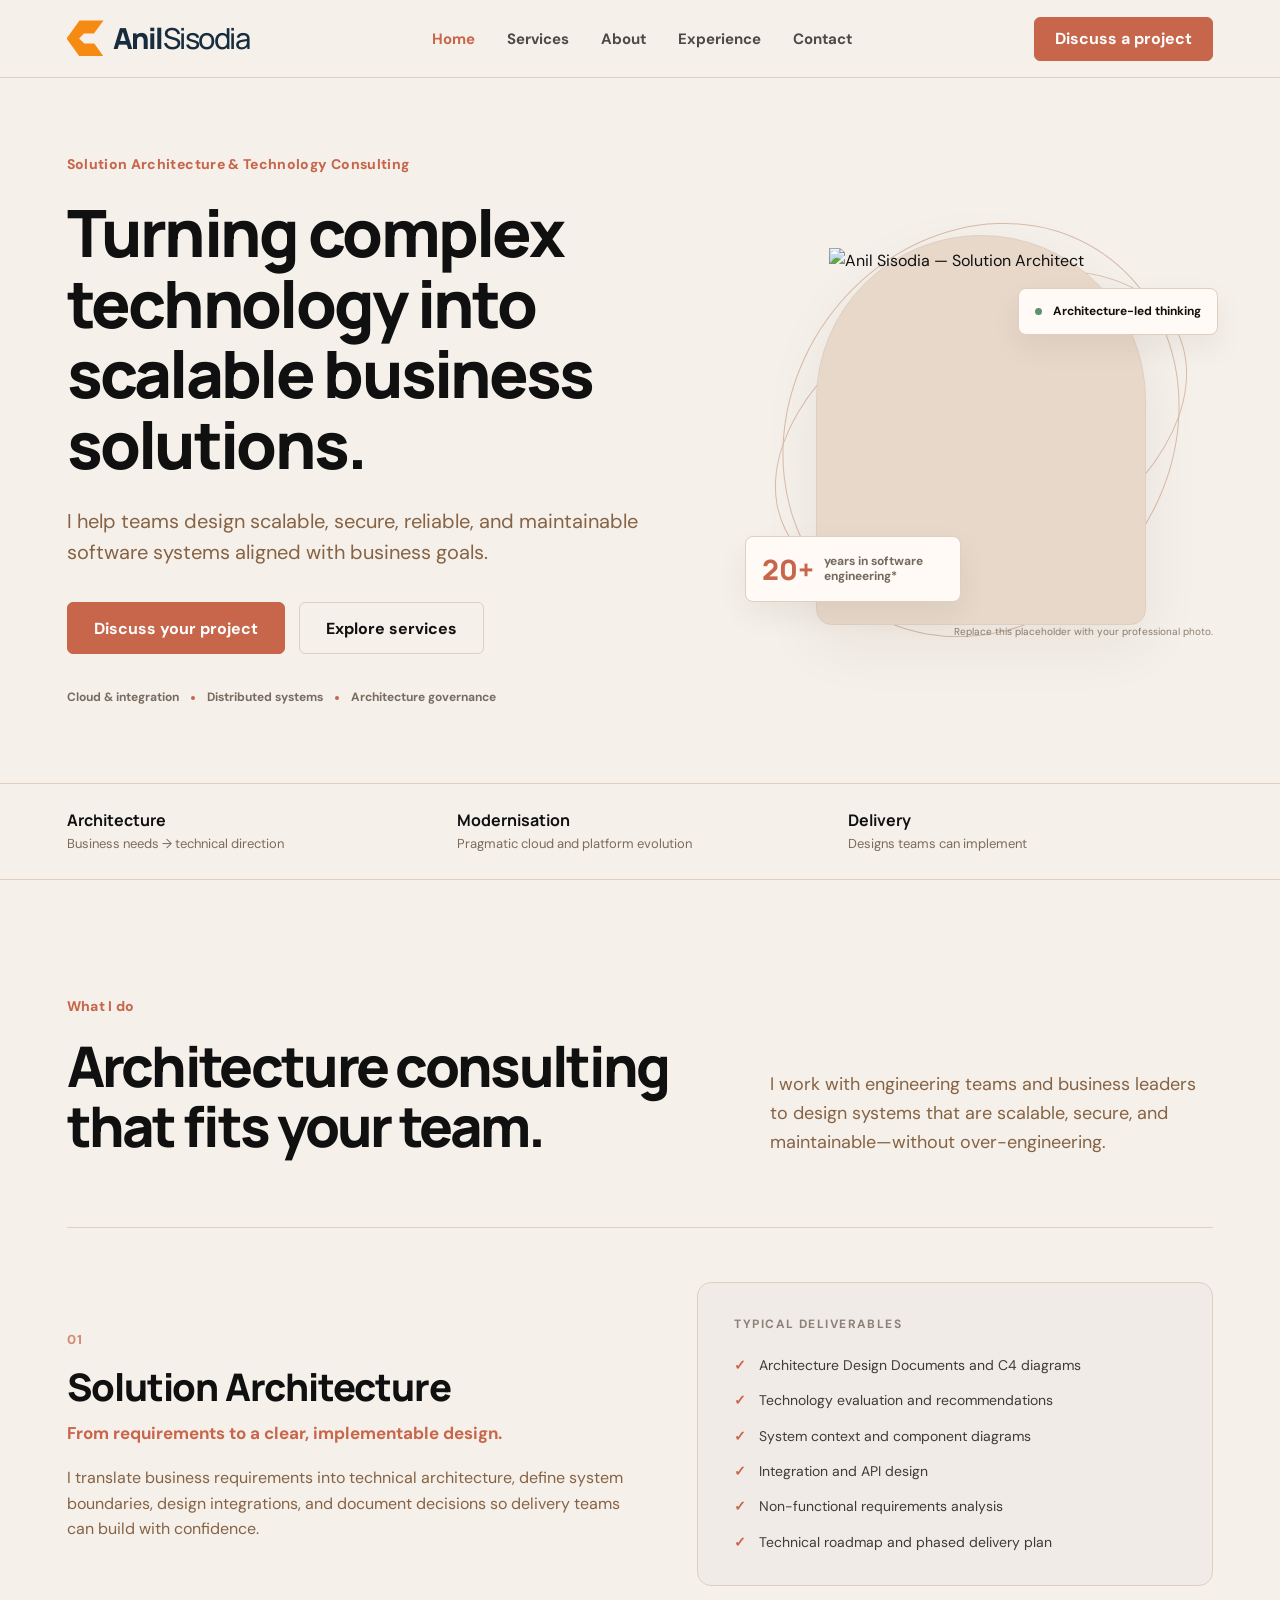
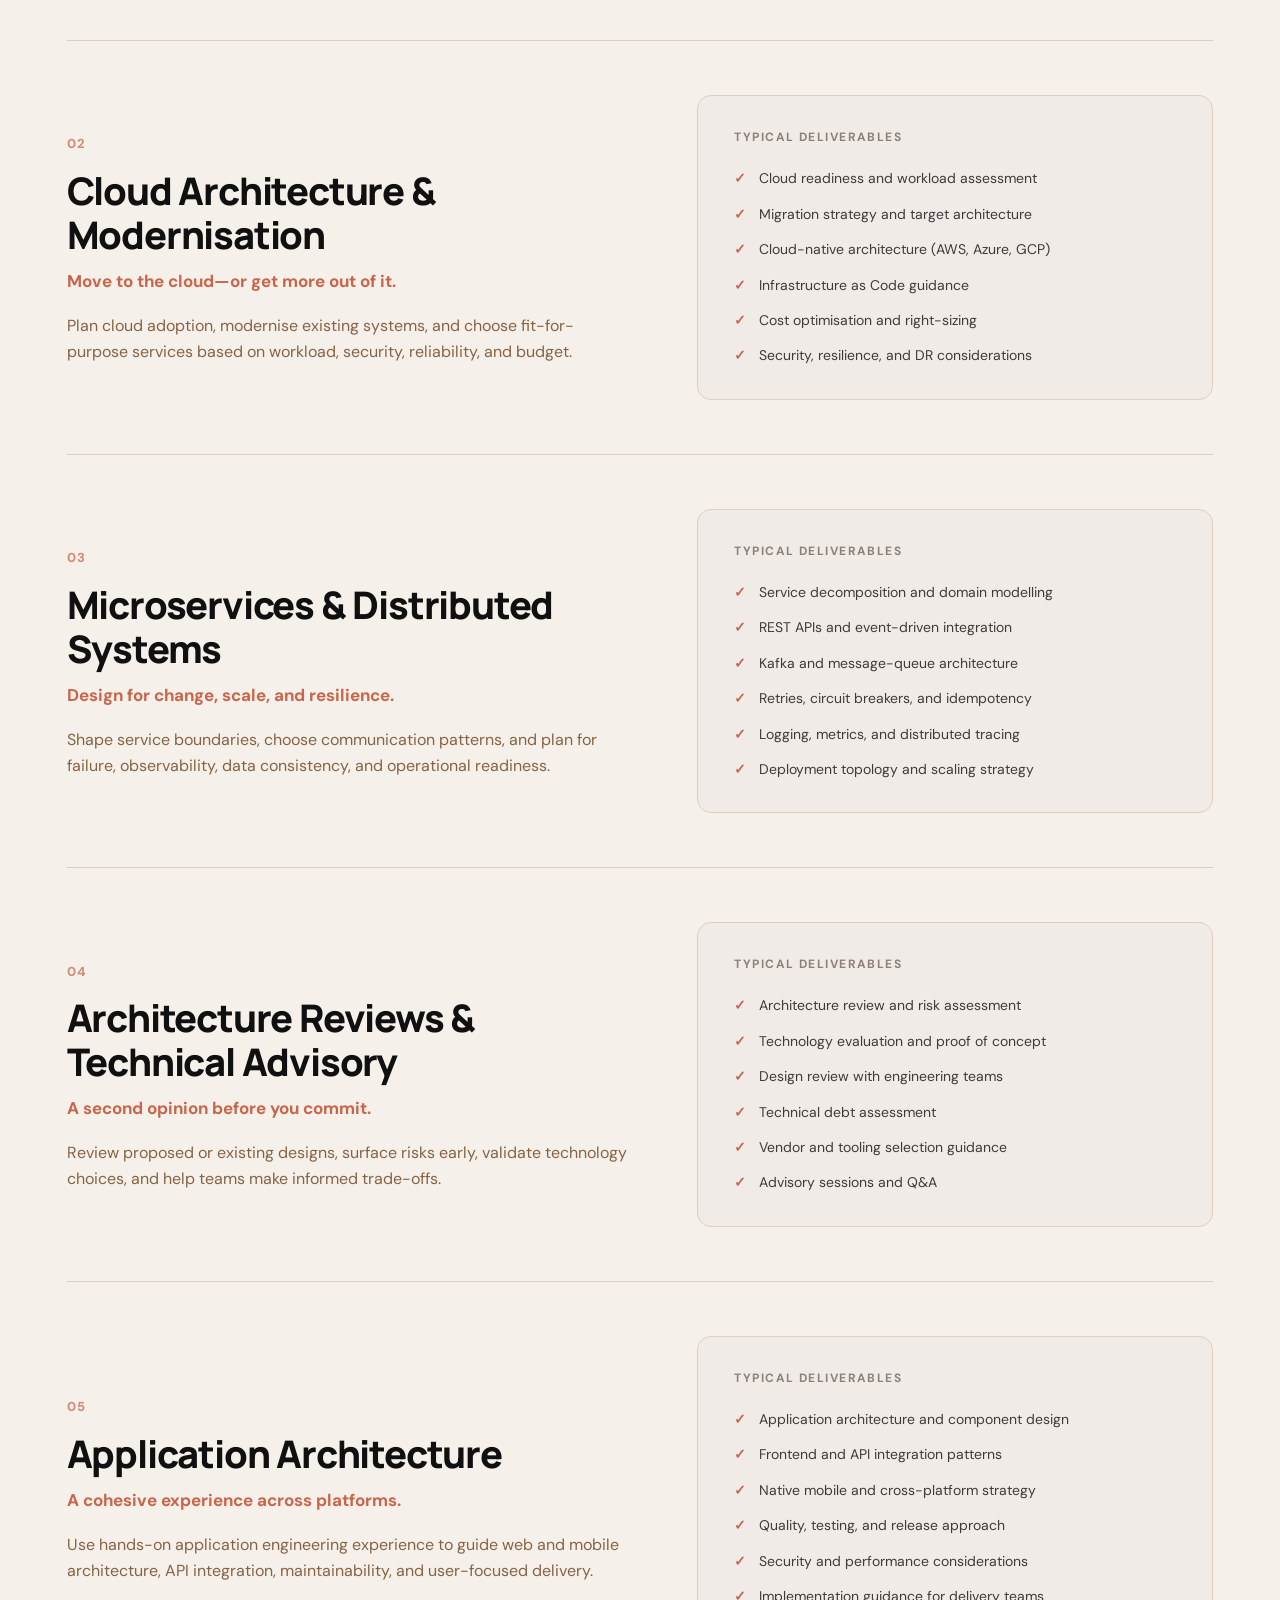
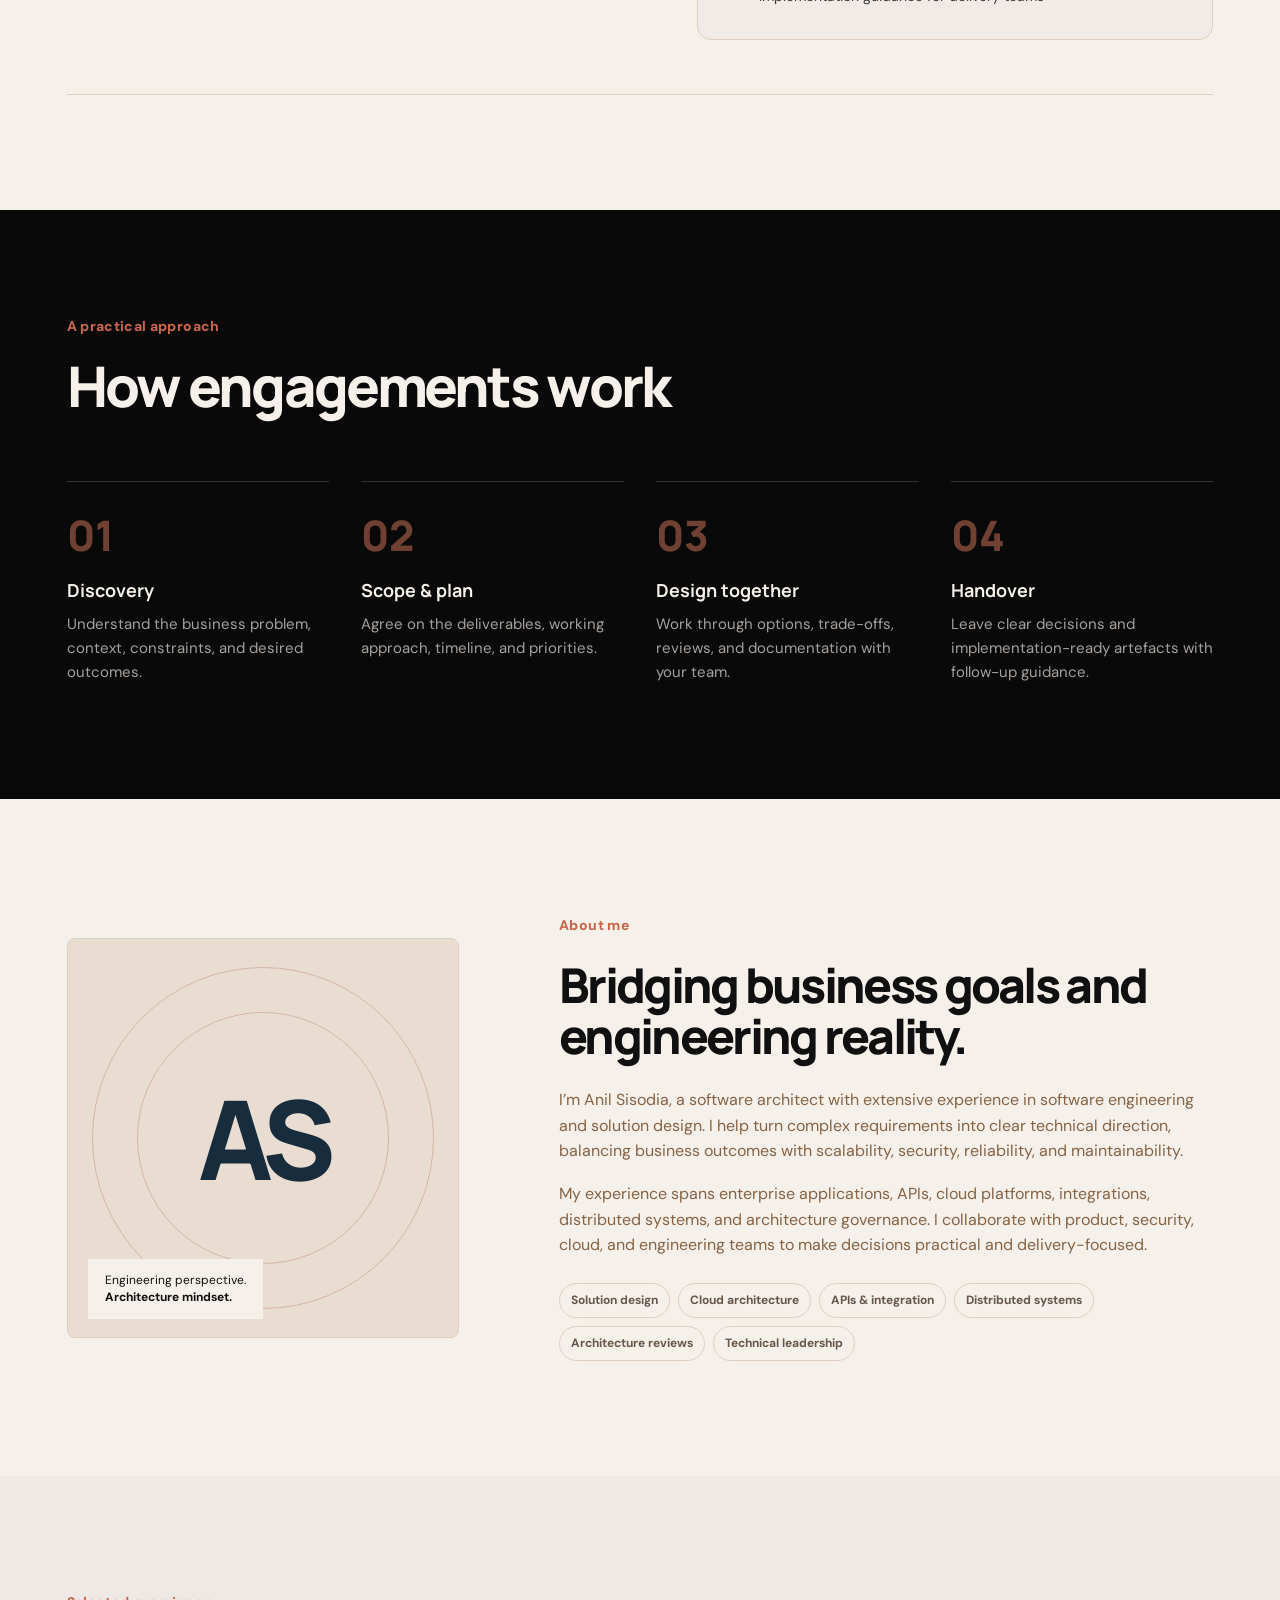
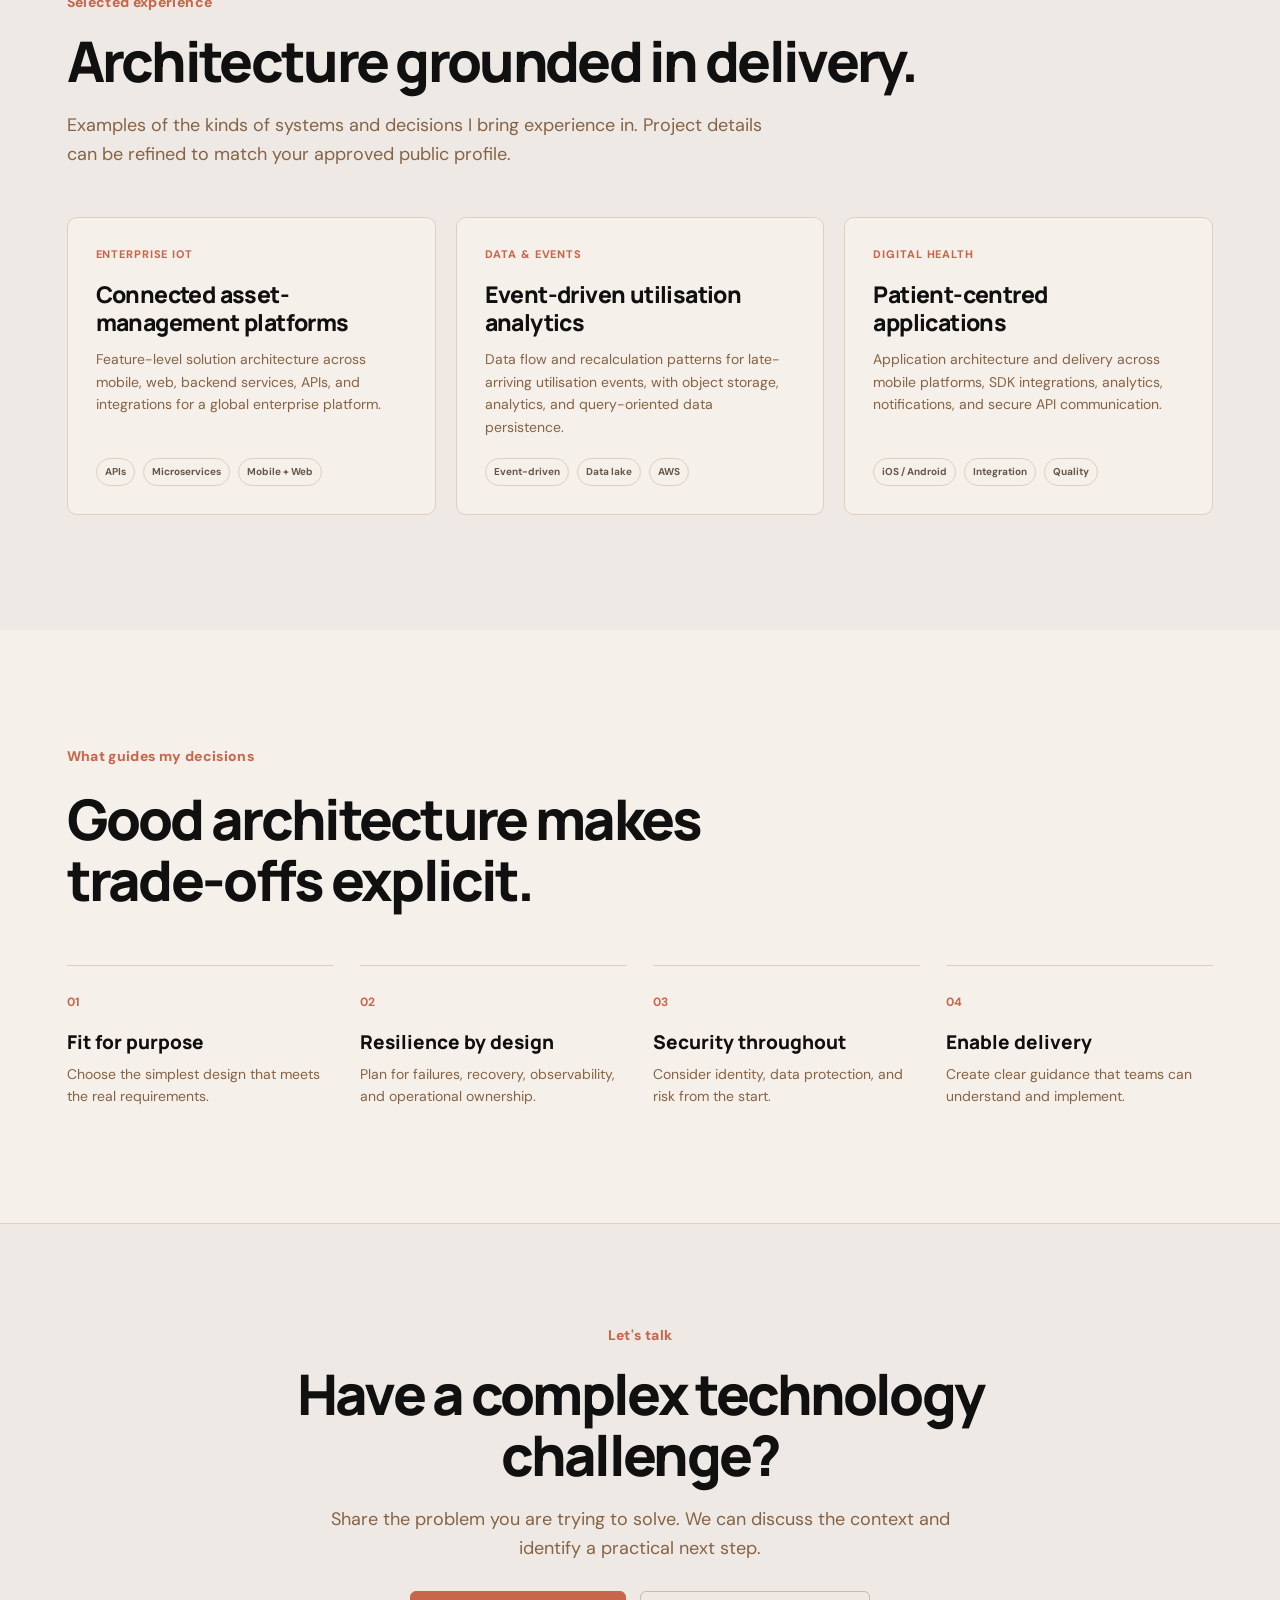
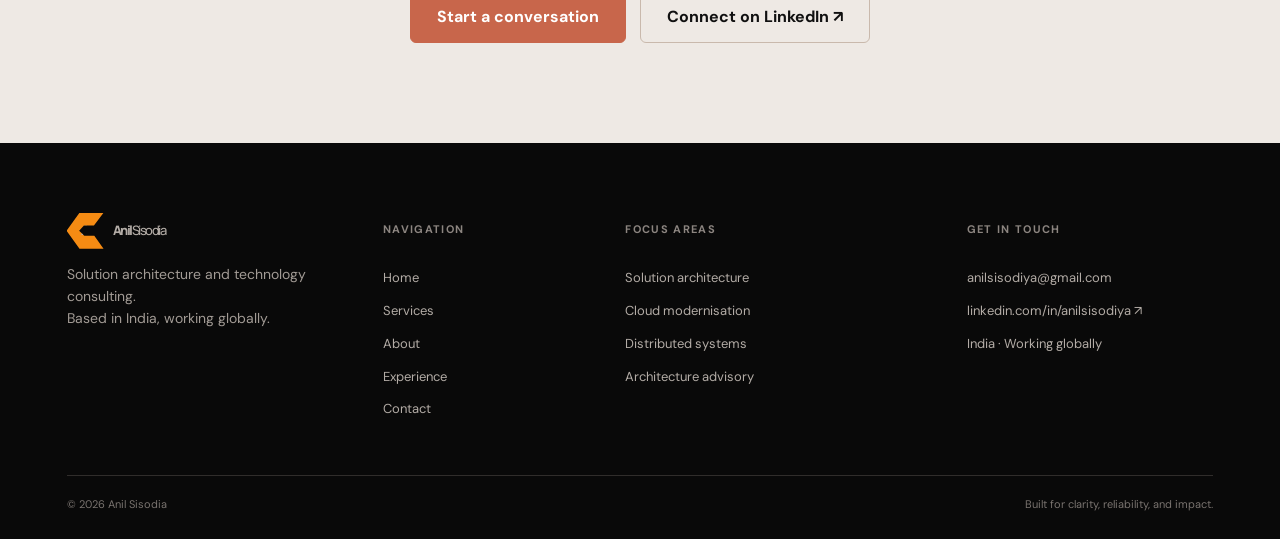
==== index.html @ 1b4f6141 "added my picture" ====
<!DOCTYPE html>
<html lang="en">

<head>
  <meta charset="UTF-8">
  <meta name="viewport" content="width=device-width, initial-scale=1">
  <meta name="description"
    content="Solution architecture and technology consulting focused on scalable, secure, reliable and maintainable systems.">
  <title>Anil Sisodia | Solution Architect</title>
  <link rel="preconnect" href="https://fonts.googleapis.com">
  <link rel="preconnect" href="https://fonts.gstatic.com" crossorigin>
  <link
    href="https://fonts.googleapis.com/css2?family=DM+Sans:wght@400;500;600;700&family=Manrope:wght@400;500;600;700;800&display=swap"
    rel="stylesheet">
  <link rel="stylesheet" href="styles.css">
</head>

<body>
  <header class="site-header">
    <a class="brand" href="#home" aria-label="Anil Sisodia home"><span class="brand-mark">A</span><span>Anil<span
          class="brand-light">Sisodia</span></span></a>
    <button class="menu-toggle" aria-label="Toggle navigation" aria-expanded="false">☰</button>
    <nav class="nav-links" aria-label="Main navigation">
      <a class="active" href="#home">Home</a><a href="#services">Services</a><a href="#about">About</a><a
        href="#experience">Experience</a><a href="#contact">Contact</a>
    </nav>
    <a class="button button-small header-cta" href="#contact">Discuss a project</a>
  </header>

  <main>
    <section class="hero section-wrap" id="home">
      <div class="hero-copy">
        <p class="eyebrow">Solution Architecture &amp; Technology Consulting</p>
        <h1>Turning complex technology into <span>scalable business solutions.</span></h1>
        <p class="hero-lead">I help teams design scalable, secure, reliable, and maintainable software systems aligned
          with business goals.</p>
        <div class="hero-actions"><a class="button" href="#contact">Discuss your project</a><a
            class="button button-outline" href="#services">Explore services</a></div>
        <div class="hero-proof"><span>Cloud &amp; integration</span><i></i><span>Distributed
            systems</span><i></i><span>Architecture governance</span></div>
      </div>
      <div class="hero-visual">
        <div class="orbit orbit-one"></div>
        <div class="orbit orbit-two"></div>
        <div class="portrait-frame">
          <img src="assets/anil-profile.jpg" alt="Anil Sisodia — Solution Architect" class="profile-photo">
        </div>
        <div class="floating-card card-top"><span class="status-dot"></span> Architecture-led thinking</div>
        <div class="floating-card card-bottom"><b>20+</b><span>years in software engineering*</span></div>
        <p class="photo-note">Replace this placeholder with your professional photo.</p>
      </div>
    </section>

    <section class="trust-strip">
      <div><strong>Architecture</strong><span>Business needs → technical direction</span></div>
      <div><strong>Modernisation</strong><span>Pragmatic cloud and platform evolution</span></div>
      <div><strong>Delivery</strong><span>Designs teams can implement</span></div>
    </section>

    <section class="section section-wrap" id="services">
      <div class="section-heading">
        <div>
          <p class="eyebrow">What I do</p>
          <h2>Architecture consulting<br>that fits your team.</h2>
        </div>
        <p>I work with engineering teams and business leaders to design systems that are scalable, secure, and
          maintainable—without over-engineering.</p>
      </div>
      <div class="service-list">
        <article class="service-row">
          <div class="service-main"><span class="number">01</span>
            <h3>Solution Architecture</h3>
            <p class="service-tagline">From requirements to a clear, implementable design.</p>
            <p>I translate business requirements into technical architecture, define system boundaries, design
              integrations, and document decisions so delivery teams can build with confidence.</p>
          </div>
          <div class="deliverables">
            <h4>Typical deliverables</h4>
            <ul>
              <li>Architecture Design Documents and C4 diagrams</li>
              <li>Technology evaluation and recommendations</li>
              <li>System context and component diagrams</li>
              <li>Integration and API design</li>
              <li>Non-functional requirements analysis</li>
              <li>Technical roadmap and phased delivery plan</li>
            </ul>
          </div>
        </article>
        <article class="service-row">
          <div class="service-main"><span class="number">02</span>
            <h3>Cloud Architecture &amp; Modernisation</h3>
            <p class="service-tagline">Move to the cloud—or get more out of it.</p>
            <p>Plan cloud adoption, modernise existing systems, and choose fit-for-purpose services based on workload,
              security, reliability, and budget.</p>
          </div>
          <div class="deliverables">
            <h4>Typical deliverables</h4>
            <ul>
              <li>Cloud readiness and workload assessment</li>
              <li>Migration strategy and target architecture</li>
              <li>Cloud-native architecture (AWS, Azure, GCP)</li>
              <li>Infrastructure as Code guidance</li>
              <li>Cost optimisation and right-sizing</li>
              <li>Security, resilience, and DR considerations</li>
            </ul>
          </div>
        </article>
        <article class="service-row">
          <div class="service-main"><span class="number">03</span>
            <h3>Microservices &amp; Distributed Systems</h3>
            <p class="service-tagline">Design for change, scale, and resilience.</p>
            <p>Shape service boundaries, choose communication patterns, and plan for failure, observability, data
              consistency, and operational readiness.</p>
          </div>
          <div class="deliverables">
            <h4>Typical deliverables</h4>
            <ul>
              <li>Service decomposition and domain modelling</li>
              <li>REST APIs and event-driven integration</li>
              <li>Kafka and message-queue architecture</li>
              <li>Retries, circuit breakers, and idempotency</li>
              <li>Logging, metrics, and distributed tracing</li>
              <li>Deployment topology and scaling strategy</li>
            </ul>
          </div>
        </article>
        <article class="service-row">
          <div class="service-main"><span class="number">04</span>
            <h3>Architecture Reviews &amp; Technical Advisory</h3>
            <p class="service-tagline">A second opinion before you commit.</p>
            <p>Review proposed or existing designs, surface risks early, validate technology choices, and help teams
              make informed trade-offs.</p>
          </div>
          <div class="deliverables">
            <h4>Typical deliverables</h4>
            <ul>
              <li>Architecture review and risk assessment</li>
              <li>Technology evaluation and proof of concept</li>
              <li>Design review with engineering teams</li>
              <li>Technical debt assessment</li>
              <li>Vendor and tooling selection guidance</li>
              <li>Advisory sessions and Q&amp;A</li>
            </ul>
          </div>
        </article>
        <article class="service-row">
          <div class="service-main"><span class="number">05</span>
            <h3>Application Architecture</h3>
            <p class="service-tagline">A cohesive experience across platforms.</p>
            <p>Use hands-on application engineering experience to guide web and mobile architecture, API integration,
              maintainability, and user-focused delivery.</p>
          </div>
          <div class="deliverables">
            <h4>Typical deliverables</h4>
            <ul>
              <li>Application architecture and component design</li>
              <li>Frontend and API integration patterns</li>
              <li>Native mobile and cross-platform strategy</li>
              <li>Quality, testing, and release approach</li>
              <li>Security and performance considerations</li>
              <li>Implementation guidance for delivery teams</li>
            </ul>
          </div>
        </article>
      </div>
    </section>

    <section class="process-section">
      <div class="section-wrap">
        <p class="eyebrow">A practical approach</p>
        <h2>How engagements work</h2>
        <div class="process-grid">
          <article><span>01</span>
            <h3>Discovery</h3>
            <p>Understand the business problem, context, constraints, and desired outcomes.</p>
          </article>
          <article><span>02</span>
            <h3>Scope &amp; plan</h3>
            <p>Agree on the deliverables, working approach, timeline, and priorities.</p>
          </article>
          <article><span>03</span>
            <h3>Design together</h3>
            <p>Work through options, trade-offs, reviews, and documentation with your team.</p>
          </article>
          <article><span>04</span>
            <h3>Handover</h3>
            <p>Leave clear decisions and implementation-ready artefacts with follow-up guidance.</p>
          </article>
        </div>
      </div>
    </section>

    <section class="section section-wrap about-section" id="about">
      <div class="about-visual">
        <div class="about-monogram">AS</div>
        <div class="about-caption">Engineering perspective.<br><b>Architecture mindset.</b></div>
      </div>
      <div class="about-copy">
        <p class="eyebrow">About me</p>
        <h2>Bridging business goals and engineering reality.</h2>
        <p>I’m Anil Sisodia, a software architect with extensive experience in software engineering and solution design.
          I help turn complex requirements into clear technical direction, balancing business outcomes with scalability,
          security, reliability, and maintainability.</p>
        <p>My experience spans enterprise applications, APIs, cloud platforms, integrations, distributed systems, and
          architecture governance. I collaborate with product, security, cloud, and engineering teams to make decisions
          practical and delivery-focused.</p>
        <div class="skill-pills"><span>Solution design</span><span>Cloud architecture</span><span>APIs &amp;
            integration</span><span>Distributed systems</span><span>Architecture reviews</span><span>Technical
            leadership</span></div>
      </div>
    </section>

    <section class="section experience-section" id="experience">
      <div class="section-wrap">
        <p class="eyebrow">Selected experience</p>
        <h2>Architecture grounded in delivery.</h2>
        <p class="section-intro">Examples of the kinds of systems and decisions I bring experience in. Project details
          can be refined to match your approved public profile.</p>
        <div class="experience-grid">
          <article class="experience-card"><span class="card-label">Enterprise IoT</span>
            <h3>Connected asset-management platforms</h3>
            <p>Feature-level solution architecture across mobile, web, backend services, APIs, and integrations for a
              global enterprise platform.</p>
            <div class="tag-row"><span>APIs</span><span>Microservices</span><span>Mobile + Web</span></div>
          </article>
          <article class="experience-card"><span class="card-label">Data &amp; events</span>
            <h3>Event-driven utilisation analytics</h3>
            <p>Data flow and recalculation patterns for late-arriving utilisation events, with object storage,
              analytics, and query-oriented data persistence.</p>
            <div class="tag-row"><span>Event-driven</span><span>Data lake</span><span>AWS</span></div>
          </article>
          <article class="experience-card"><span class="card-label">Digital health</span>
            <h3>Patient-centred applications</h3>
            <p>Application architecture and delivery across mobile platforms, SDK integrations, analytics,
              notifications, and secure API communication.</p>
            <div class="tag-row"><span>iOS / Android</span><span>Integration</span><span>Quality</span></div>
          </article>
        </div>
      </div>
    </section>

    <section class="section section-wrap principles">
      <p class="eyebrow">What guides my decisions</p>
      <h2>Good architecture makes trade-offs explicit.</h2>
      <div class="principle-grid">
        <div><b>01</b>
          <h3>Fit for purpose</h3>
          <p>Choose the simplest design that meets the real requirements.</p>
        </div>
        <div><b>02</b>
          <h3>Resilience by design</h3>
          <p>Plan for failures, recovery, observability, and operational ownership.</p>
        </div>
        <div><b>03</b>
          <h3>Security throughout</h3>
          <p>Consider identity, data protection, and risk from the start.</p>
        </div>
        <div><b>04</b>
          <h3>Enable delivery</h3>
          <p>Create clear guidance that teams can understand and implement.</p>
        </div>
      </div>
    </section>

    <section class="contact-cta" id="contact">
      <div class="section-wrap contact-inner">
        <p class="eyebrow">Let's talk</p>
        <h2>Have a complex technology challenge?</h2>
        <p>Share the problem you are trying to solve. We can discuss the context and identify a practical next step.</p>
        <div class="hero-actions"><a class="button"
            href="mailto:anilsisodiya@gmail.com?subject=Solution%20Architecture%20Discussion">Start a conversation</a><a
            class="button button-dark-outline" href="https://www.linkedin.com/in/anilsisodiya/" target="_blank"
            rel="noopener">Connect on LinkedIn ↗</a></div>
      </div>
    </section>
  </main>

  <footer class="footer">
    <div class="footer-grid">
      <div><a class="brand brand-footer" href="#home"><span class="brand-mark">A</span><span>Anil<span
              class="brand-light">Sisodia</span></span></a>
        <p>Solution architecture and technology consulting.<br>Based in India, working globally.</p>
      </div>
      <div>
        <h4>Navigation</h4><a href="#home">Home</a><a href="#services">Services</a><a href="#about">About</a><a
          href="#experience">Experience</a><a href="#contact">Contact</a>
      </div>
      <div>
        <h4>Focus areas</h4><a href="#services">Solution architecture</a><a href="#services">Cloud modernisation</a><a
          href="#services">Distributed systems</a><a href="#services">Architecture advisory</a>
      </div>
      <div>
        <h4>Get in touch</h4><a href="mailto:anilsisodiya@gmail.com">anilsisodiya@gmail.com</a><a
          href="https://www.linkedin.com/in/anilsisodiya/" target="_blank" rel="noopener">linkedin.com/in/anilsisodiya
          ↗</a><span>India · Working globally</span>
      </div>
    </div>
    <div class="footer-bottom"><span>© <span id="year"></span> Anil Sisodia</span><span>Built for clarity, reliability,
        and impact.</span></div>
  </footer>
  <script src="script.js"></script>
</body>

</html>
---- styles.css ----
:root {
    --paper: #f5f0ea;
    --paper2: #eee8e2;
    --ink: #101010;
    --navy: #172c3c;
    --accent: #c8664b;
    --accent-dark: #b7553b;
    --muted: #866344;
    --line: #dfcfc1;
    --dark: #090909;
    --white: #fff;
    --max: 1260px
}

* {
    box-sizing: border-box
}

html {
    scroll-behavior: smooth;
    scroll-padding-top: 90px
}

body {
    margin: 0;
    background: var(--paper);
    color: var(--ink);
    font-family: "DM Sans", sans-serif;
    line-height: 1.6
}

a {
    color: inherit;
    text-decoration: none
}

.site-header {
    height: 78px;
    border-bottom: 1px solid var(--line);
    display: flex;
    align-items: center;
    justify-content: space-between;
    padding: 0 max(5.2vw, 24px);
    gap: 28px;
    background: rgba(245, 240, 234, .96);
    position: sticky;
    top: 0;
    z-index: 20
}

.brand {
    display: inline-flex;
    align-items: center;
    gap: 9px;
    font-family: Manrope, sans-serif;
    font-weight: 800;
    font-size: 29px;
    letter-spacing: -1.5px;
    color: var(--navy);
    white-space: nowrap
}

.brand-light {
    font-weight: 500
}

.brand-mark {
    display: grid;
    place-items: center;
    width: 37px;
    height: 36px;
    background: #f58b13;
    color: #172c3c;
    clip-path: polygon(35% 0, 100% 0, 74% 36%, 47% 36%, 34% 50%, 48% 64%, 75% 64%, 100% 100%, 35% 100%, 0 50%);
    font-size: 0
}

.nav-links {
    display: flex;
    align-items: center;
    gap: 32px;
    font-size: 15px;
    font-weight: 700;
    color: #4d4a48
}

.nav-links a {
    transition: color .2s
}

.nav-links a:hover,
.nav-links a.active {
    color: var(--accent)
}

.button {
    display: inline-flex;
    align-items: center;
    justify-content: center;
    min-height: 52px;
    padding: 0 26px;
    border: 1px solid var(--accent);
    border-radius: 6px;
    background: var(--accent);
    color: #fff;
    font-weight: 700;
    transition: transform .2s, background .2s;
    gap: 8px
}

.button:hover {
    background: var(--accent-dark);
    transform: translateY(-2px)
}

.button-small {
    min-height: 44px;
    padding: 0 20px
}

.button-outline {
    background: transparent;
    color: var(--ink);
    border-color: var(--line)
}

.button-outline:hover {
    background: var(--paper2);
    color: var(--ink)
}

.menu-toggle {
    display: none;
    border: 0;
    background: none;
    font-size: 25px
}

.section-wrap {
    max-width: var(--max);
    width: calc(100% - 10.4vw);
    margin: 0 auto
}

.hero {
    min-height: 660px;
    display: grid;
    grid-template-columns: 1.15fr .85fr;
    align-items: center;
    gap: 55px;
    padding-top: 75px;
    padding-bottom: 75px
}

.eyebrow {
    font-size: 14px;
    font-weight: 800;
    letter-spacing: .025em;
    color: var(--accent);
    margin: 0 0 22px
}

.hero h1,
.section h2,
.section-heading h2,
.process-section h2,
.experience-section h2,
.contact-inner h2 {
    font-family: Manrope, sans-serif;
    font-weight: 800;
    letter-spacing: -2.7px;
    line-height: 1.08;
    margin: 0
}

.hero h1 {
    font-size: clamp(43px, 5.1vw, 70px);
    max-width: 790px
}

.hero h1 span {
    display: block
}

.hero-lead {
    font-size: 20px;
    line-height: 1.55;
    color: var(--muted);
    max-width: 650px;
    margin: 27px 0 34px
}

.hero-actions {
    display: flex;
    gap: 14px;
    flex-wrap: wrap
}

.hero-proof {
    display: flex;
    align-items: center;
    gap: 12px;
    flex-wrap: wrap;
    margin-top: 34px;
    font-size: 12px;
    font-weight: 700;
    color: #786b60
}

.hero-proof i {
    height: 4px;
    width: 4px;
    background: var(--accent);
    border-radius: 50%
}

.hero-visual {
    min-height: 440px;
    position: relative;
    display: grid;
    place-items: center
}

.portrait-frame {
    width: min(330px, 78%);
    height: 390px;
    border-radius: 170px 170px 16px 16px;
    background: #e7d8ca;
    border: 1px solid var(--line);
    padding: 12px;
    position: relative;
    z-index: 2;
    box-shadow: 0 20px 60px #3b261110
}

.portrait-placeholder {
    height: 100%;
    border-radius: 160px 160px 10px 10px;
    background: linear-gradient(145deg, #dfc8b4, #f2e6dc);
    display: flex;
    flex-direction: column;
    align-items: center;
    justify-content: center;
    color: var(--navy);
    gap: 5px;
    overflow: hidden
}

.portrait-placeholder span {
    font: 800 86px Manrope, sans-serif;
    letter-spacing: -6px
}

.portrait-placeholder small {
    font-size: 12px;
    color: #846b58
}

.orbit {
    position: absolute;
    border: 1px solid #d9bba9;
    border-radius: 50%;
    transform: rotate(-27deg)
}

.orbit-one {
    width: 440px;
    height: 280px
}

.orbit-two {
    width: 380px;
    height: 430px;
    transform: rotate(35deg)
}

.floating-card {
    position: absolute;
    z-index: 3;
    background: #fffaf5;
    border: 1px solid var(--line);
    box-shadow: 0 12px 30px #2c1a1010;
    border-radius: 8px;
    padding: 13px 16px;
    font-size: 12px;
    font-weight: 700
}

.card-top {
    top: 78px;
    right: -5px
}

.status-dot {
    display: inline-block;
    width: 7px;
    height: 7px;
    border-radius: 50%;
    background: #5c9270;
    margin-right: 8px
}

.card-bottom {
    left: -4px;
    bottom: 48px;
    display: flex;
    align-items: center;
    gap: 10px
}

.card-bottom b {
    font: 800 28px Manrope;
    color: var(--accent)
}

.card-bottom span {
    max-width: 120px;
    line-height: 1.3;
    color: #74695f
}

.photo-note {
    position: absolute;
    bottom: 0;
    right: 0;
    font-size: 10px;
    color: #8e7e70
}

.trust-strip {
    border-top: 1px solid var(--line);
    border-bottom: 1px solid var(--line);
    display: grid;
    grid-template-columns: repeat(3, 1fr);
    padding: 25px max(5.2vw, 24px);
    gap: 25px
}

.trust-strip div {
    display: flex;
    flex-direction: column;
    gap: 3px
}

.trust-strip strong {
    font: 700 16px Manrope
}

.trust-strip span {
    font-size: 13px;
    color: #7d6b5b
}

.section {
    padding-top: 115px;
    padding-bottom: 115px
}

.section-heading {
    display: grid;
    grid-template-columns: 1fr .7fr;
    gap: 70px;
    align-items: end;
    margin-bottom: 70px
}

.section-heading .eyebrow {
    margin-bottom: 18px
}

.section-heading h2,
.section h2,
.process-section h2,
.experience-section h2 {
    font-size: clamp(36px, 4.4vw, 56px)
}

.section-heading>p,
.section-intro {
    font-size: 18px;
    color: var(--muted);
    margin: 0;
    max-width: 550px
}

.service-list {
    border-top: 1px solid var(--line)
}

.service-row {
    display: grid;
    grid-template-columns: 1fr .92fr;
    gap: 70px;
    padding: 54px 0;
    border-bottom: 1px solid var(--line);
    align-items: center
}

.number {
    font-size: 13px;
    letter-spacing: .1em;
    font-weight: 800;
    color: #d28b76
}

.service-main h3 {
    font: 800 clamp(27px, 3vw, 38px)/1.16 Manrope, sans-serif;
    letter-spacing: -1.2px;
    margin: 12px 0
}

.service-tagline {
    font-weight: 700;
    color: var(--accent);
    font-size: 17px;
    margin: 0 0 18px
}

.service-main>p:last-child {
    color: var(--muted);
    font-size: 16px;
    max-width: 620px;
    margin: 0
}

.deliverables {
    background: #f0ebe7;
    border: 1px solid var(--line);
    border-radius: 14px;
    padding: 32px 36px
}

.deliverables h4 {
    font-size: 12px;
    text-transform: uppercase;
    letter-spacing: .12em;
    color: #8c8179;
    margin: 0 0 20px
}

.deliverables ul {
    list-style: none;
    margin: 0;
    padding: 0;
    display: grid;
    gap: 13px
}

.deliverables li {
    position: relative;
    padding-left: 25px;
    font-size: 14px;
    color: #3e3b39
}

.deliverables li:before {
    content: "✓";
    position: absolute;
    left: 0;
    color: var(--accent);
    font-weight: 800
}

.process-section {
    background: var(--dark);
    color: #f5f0ea;
    padding: 105px 0 115px
}

.process-section .eyebrow {
    margin-bottom: 18px
}

.process-grid {
    display: grid;
    grid-template-columns: repeat(4, 1fr);
    gap: 32px;
    margin-top: 65px
}

.process-grid article {
    border-top: 1px solid #34302e;
    padding-top: 24px
}

.process-grid article>span {
    font: 800 42px Manrope;
    color: #704032
}

.process-grid h3 {
    font: 700 18px Manrope;
    margin: 14px 0 10px
}

.process-grid p {
    font-size: 15px;
    color: #a6a09c;
    margin: 0
}

.about-section {
    display: grid;
    grid-template-columns: .75fr 1.25fr;
    gap: 100px;
    align-items: center
}

.about-visual {
    min-height: 400px;
    background: #e9ddd2;
    border: 1px solid var(--line);
    border-radius: 8px;
    display: flex;
    align-items: center;
    justify-content: center;
    position: relative;
    overflow: hidden
}

.about-visual:before,
.about-visual:after {
    content: "";
    position: absolute;
    border: 1px solid #d3b5a2;
    border-radius: 50%;
    width: 340px;
    height: 340px
}

.about-visual:after {
    width: 250px;
    height: 250px
}

.about-monogram {
    font: 800 110px Manrope;
    letter-spacing: -9px;
    color: var(--navy);
    z-index: 1
}

.about-caption {
    position: absolute;
    bottom: 18px;
    left: 20px;
    background: var(--paper);
    padding: 13px 17px;
    font-size: 12px;
    line-height: 1.4;
    z-index: 2
}

.about-copy h2 {
    font-size: clamp(34px, 4vw, 48px);
    margin-bottom: 25px
}

.about-copy>p:not(.eyebrow) {
    font-size: 16px;
    color: var(--muted);
    margin: 0 0 17px
}

.skill-pills,
.tag-row {
    display: flex;
    flex-wrap: wrap;
    gap: 8px;
    margin-top: 25px
}

.skill-pills span,
.tag-row span {
    font-size: 12px;
    font-weight: 700;
    border: 1px solid var(--line);
    border-radius: 99px;
    padding: 7px 11px;
    color: #67574b
}

.experience-section {
    background: #eee9e4
}

.experience-section .eyebrow {
    margin-bottom: 17px
}

.section-intro {
    margin-top: 20px;
    max-width: 720px
}

.experience-grid {
    display: grid;
    grid-template-columns: repeat(3, 1fr);
    gap: 20px;
    margin-top: 48px
}

.experience-card {
    background: var(--paper);
    border: 1px solid var(--line);
    border-radius: 10px;
    padding: 28px;
    min-height: 290px;
    display: flex;
    flex-direction: column;
    align-items: flex-start
}

.card-label {
    font-size: 11px;
    letter-spacing: .08em;
    text-transform: uppercase;
    font-weight: 800;
    color: var(--accent)
}

.experience-card h3 {
    font: 800 23px/1.2 Manrope;
    letter-spacing: -.6px;
    margin: 18px 0 12px
}

.experience-card p {
    font-size: 14px;
    color: var(--muted);
    margin: 0
}

.experience-card .tag-row {
    margin-top: auto;
    padding-top: 20px
}

.tag-row span {
    font-size: 10px;
    padding: 5px 8px
}

.principles h2 {
    max-width: 760px
}

.principle-grid {
    display: grid;
    grid-template-columns: repeat(4, 1fr);
    gap: 26px;
    margin-top: 55px
}

.principle-grid>div {
    border-top: 1px solid var(--line);
    padding-top: 22px
}

.principle-grid b {
    color: var(--accent);
    font-size: 12px
}

.principle-grid h3 {
    font: 800 19px Manrope;
    margin: 15px 0 8px
}

.principle-grid p {
    font-size: 14px;
    color: var(--muted);
    margin: 0
}

.contact-cta {
    background: #eee9e4;
    border-top: 1px solid var(--line);
    text-align: center;
    padding: 100px 0
}

.contact-inner {
    display: flex;
    flex-direction: column;
    align-items: center
}

.contact-inner .eyebrow {
    margin-bottom: 18px
}

.contact-inner h2 {
    font-size: clamp(36px, 4.5vw, 56px);
    max-width: 820px
}

.contact-inner>p:not(.eyebrow) {
    font-size: 18px;
    color: var(--muted);
    max-width: 660px;
    margin: 20px 0 28px
}

.button-dark-outline {
    background: transparent;
    color: var(--ink);
    border-color: #c9b9ac
}

.button-dark-outline:hover {
    background: #e5dcd4;
    color: var(--ink)
}

.footer {
    background: var(--dark);
    color: #f3eee9;
    padding: 70px max(5.2vw, 24px) 25px
}

.footer-grid {
    max-width: var(--max);
    margin: 0 auto;
    display: grid;
    grid-template-columns: 1.1fr .8fr 1.2fr 1fr;
    gap: 45px
}

.brand-footer {
    color: #f5f0ea;
    font-size: 29px
}

.footer-grid p {
    font-size: 14px;
    color: #a29b95;
    max-width: 270px
}

.footer-grid h4 {
    font-size: 11px;
    letter-spacing: .12em;
    text-transform: uppercase;
    color: #8c8580;
    margin: 8px 0 18px
}

.footer-grid>div:not(:first-child) {
    display: flex;
    flex-direction: column;
    align-items: flex-start;
    gap: 12px
}

.footer-grid a:not(.brand),
.footer-grid span {
    font-size: 13px;
    color: #b3aca6
}

.footer-grid a:hover {
    color: #fff
}

.footer-bottom {
    max-width: var(--max);
    margin: 55px auto 0;
    padding-top: 20px;
    border-top: 1px solid #302d2b;
    display: flex;
    justify-content: space-between;
    color: #79736f;
    font-size: 11px
}

@media(max-width:950px) {
    .site-header {
        padding: 0 24px
    }

    .nav-links {
        gap: 17px
    }

    .header-cta {
        display: none
    }

    .hero {
        grid-template-columns: 1fr .7fr;
        gap: 20px
    }

    .hero h1 {
        font-size: clamp(42px, 6vw, 60px)
    }

    .section-wrap {
        width: calc(100% - 48px)
    }

    .service-row {
        gap: 28px
    }

    .about-section {
        gap: 45px
    }

    .footer-grid {
        grid-template-columns: repeat(2, 1fr)
    }
}

@media(max-width:700px) {
    .site-header {
        height: 68px
    }

    .brand {
        font-size: 24px
    }

    .brand-mark {
        width: 30px;
        height: 30px
    }

    .menu-toggle {
        display: block;
        margin-left: auto
    }

    .nav-links {
        display: none;
        position: absolute;
        top: 67px;
        left: 0;
        right: 0;
        background: var(--paper);
        border-bottom: 1px solid var(--line);
        padding: 18px 24px 24px;
        flex-direction: column;
        align-items: flex-start;
        gap: 16px
    }

    .nav-links.open {
        display: flex
    }

    .hero {
        grid-template-columns: 1fr;
        padding-top: 65px;
        padding-bottom: 55px;
        min-height: auto
    }

    .hero h1 {
        font-size: clamp(42px, 11vw, 58px);
        letter-spacing: -2px
    }

    .hero-lead {
        font-size: 17px
    }

    .hero-visual {
        min-height: 390px;
        margin-top: 5px
    }

    .portrait-frame {
        height: 330px;
        width: 260px
    }

    .orbit-one {
        width: 330px;
        height: 230px
    }

    .orbit-two {
        height: 350px;
        width: 280px
    }

    .card-top {
        right: 0;
        top: 45px
    }

    .card-bottom {
        left: 0;
        bottom: 35px
    }

    .photo-note {
        bottom: 0
    }

    .trust-strip {
        grid-template-columns: 1fr;
        padding: 22px 24px;
        gap: 17px
    }

    .section {
        padding-top: 75px;
        padding-bottom: 75px
    }

    .section-heading {
        grid-template-columns: 1fr;
        gap: 22px;
        margin-bottom: 42px
    }

    .section-heading h2,
    .section h2,
    .process-section h2,
    .experience-section h2 {
        font-size: 39px;
        letter-spacing: -1.7px
    }

    .service-row {
        grid-template-columns: 1fr;
        gap: 25px;
        padding: 38px 0
    }

    .deliverables {
        padding: 25px 22px
    }

    .process-section {
        padding: 75px 0
    }

    .process-grid {
        grid-template-columns: 1fr 1fr;
        gap: 28px 20px;
        margin-top: 42px
    }

    .process-grid article>span {
        font-size: 34px
    }

    .about-section {
        grid-template-columns: 1fr;
        gap: 35px
    }

    .about-visual {
        min-height: 300px
    }

    .about-monogram {
        font-size: 90px
    }

    .experience-grid {
        grid-template-columns: 1fr
    }

    .experience-card {
        min-height: 245px
    }

    .principle-grid {
        grid-template-columns: 1fr 1fr;
        gap: 25px 18px
    }

    .contact-cta {
        padding: 75px 0
    }

    .contact-inner h2 {
        font-size: 39px;
        letter-spacing: -1.7px
    }

    .footer {
        padding: 55px 24px 22px
    }

    .footer-grid {
        grid-template-columns: 1fr 1fr;
        gap: 35px 20px
    }

    .footer-bottom {
        margin-top: 35px;
        gap: 15px;
        flex-direction: column
    }

    .section-wrap {
        width: calc(100% - 48px)
    }
}

@media(max-width:400px) {
    .hero-actions .button {
        width: 100%
    }

    .process-grid,
    .principle-grid,
    .footer-grid {
        grid-template-columns: 1fr
    }

    .hero-proof {
        gap: 8px;
        font-size: 10px
    }

    .profile-photo {
        width: 100%;
        height: 100%;
        display: block;
        object-fit: cover;
        object-position: center top;
        border-radius: inherit;
    }
}
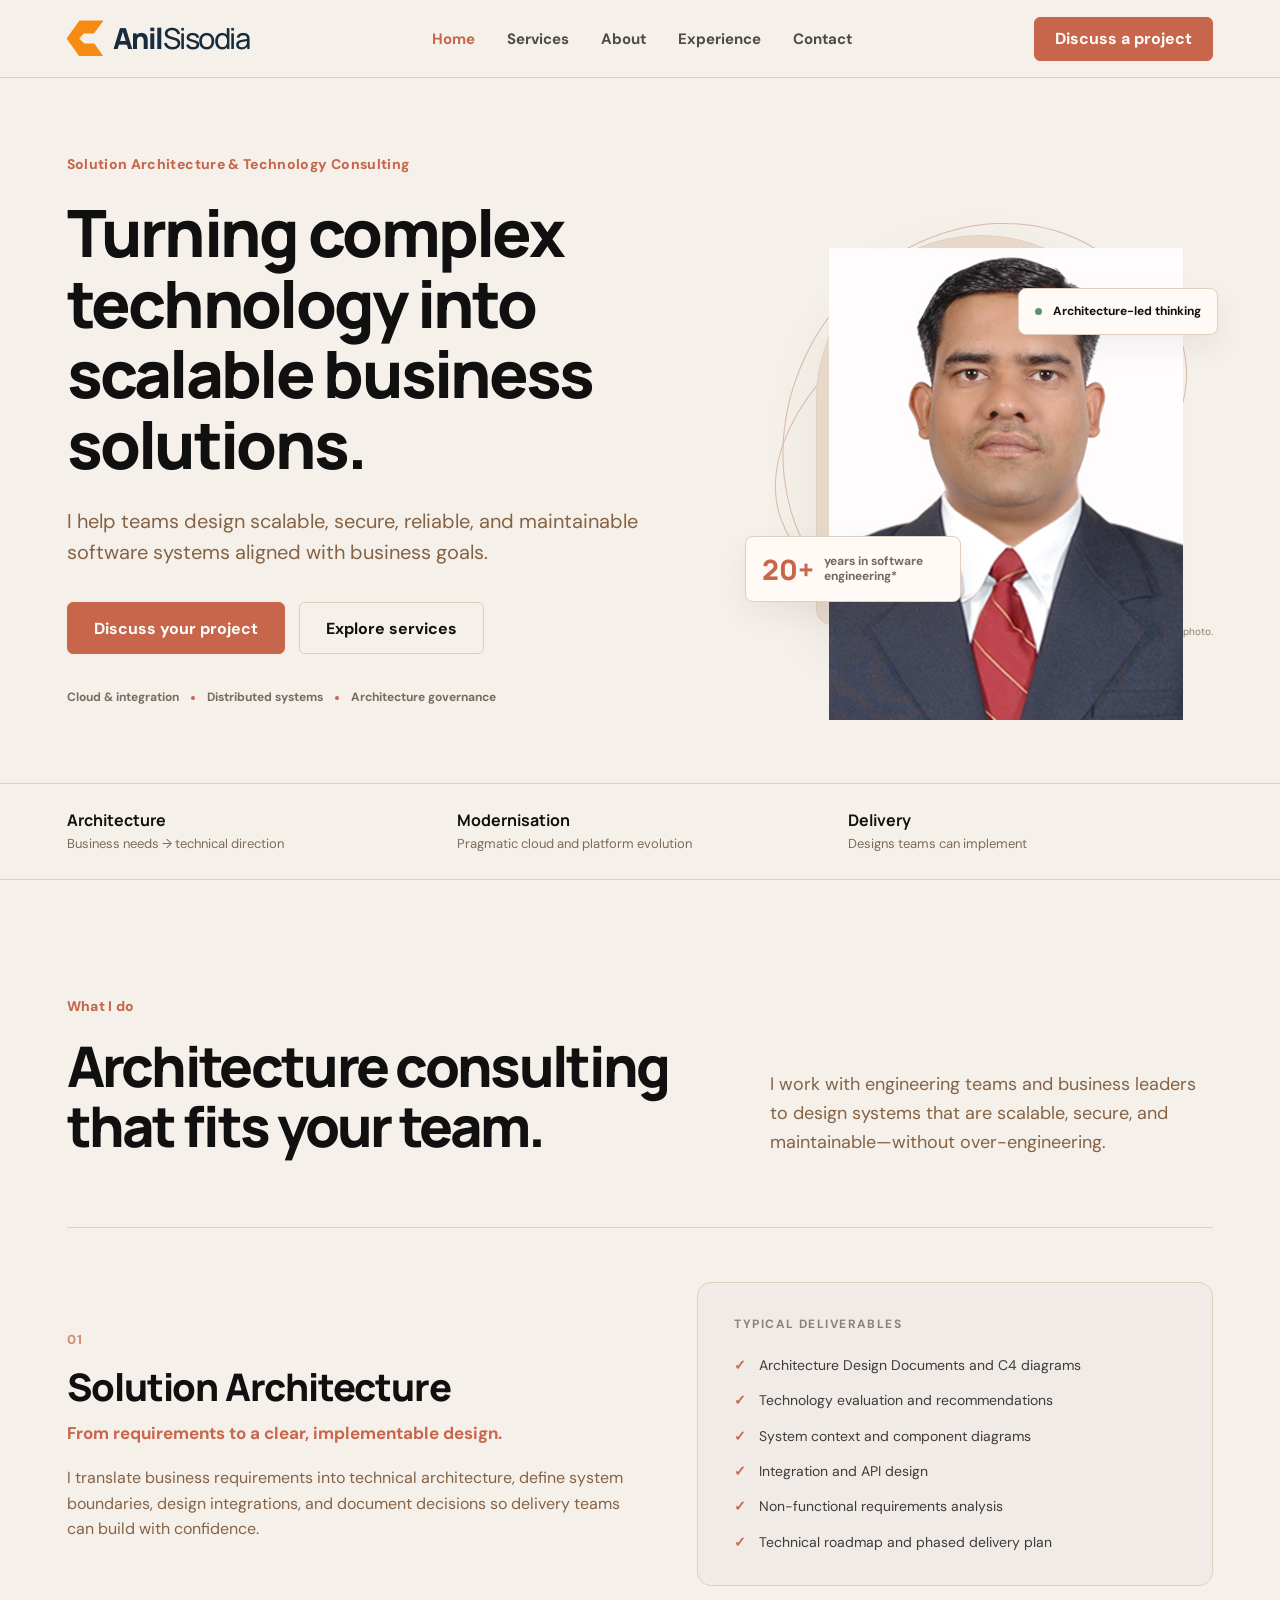
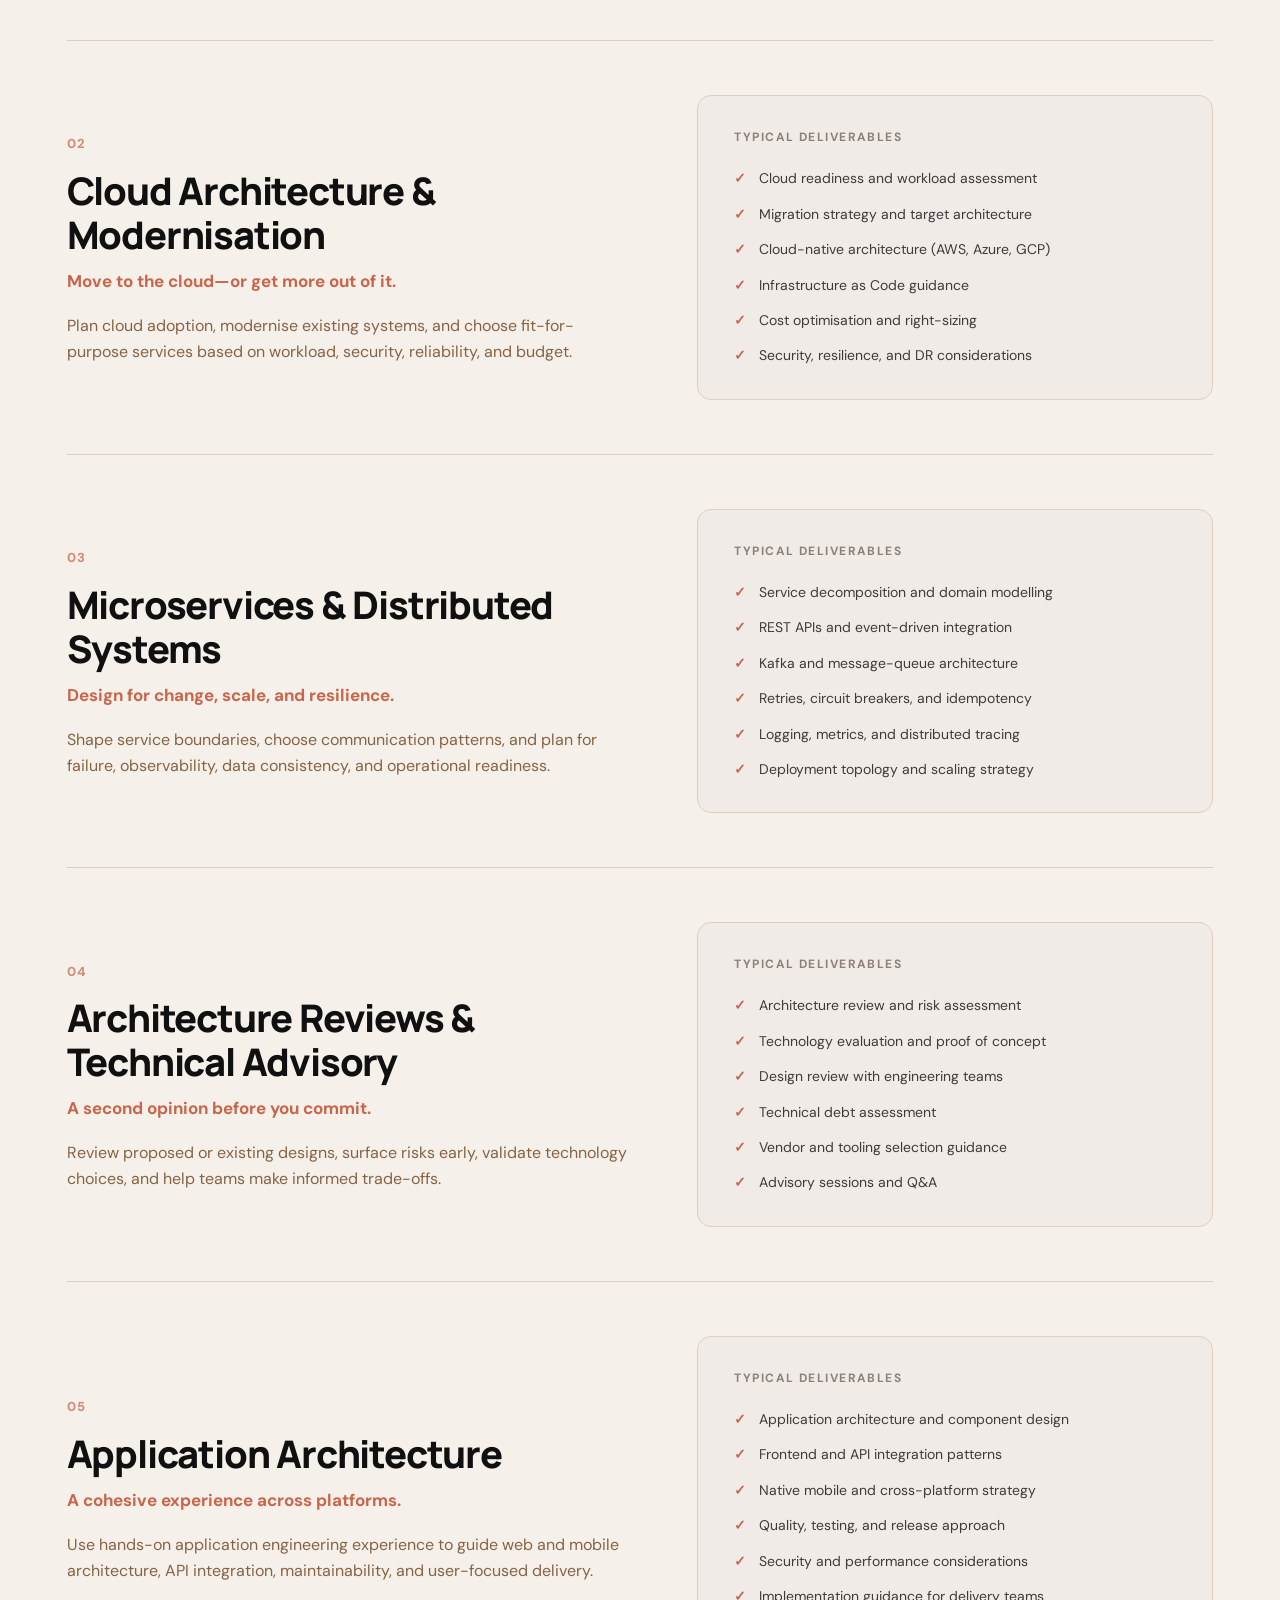
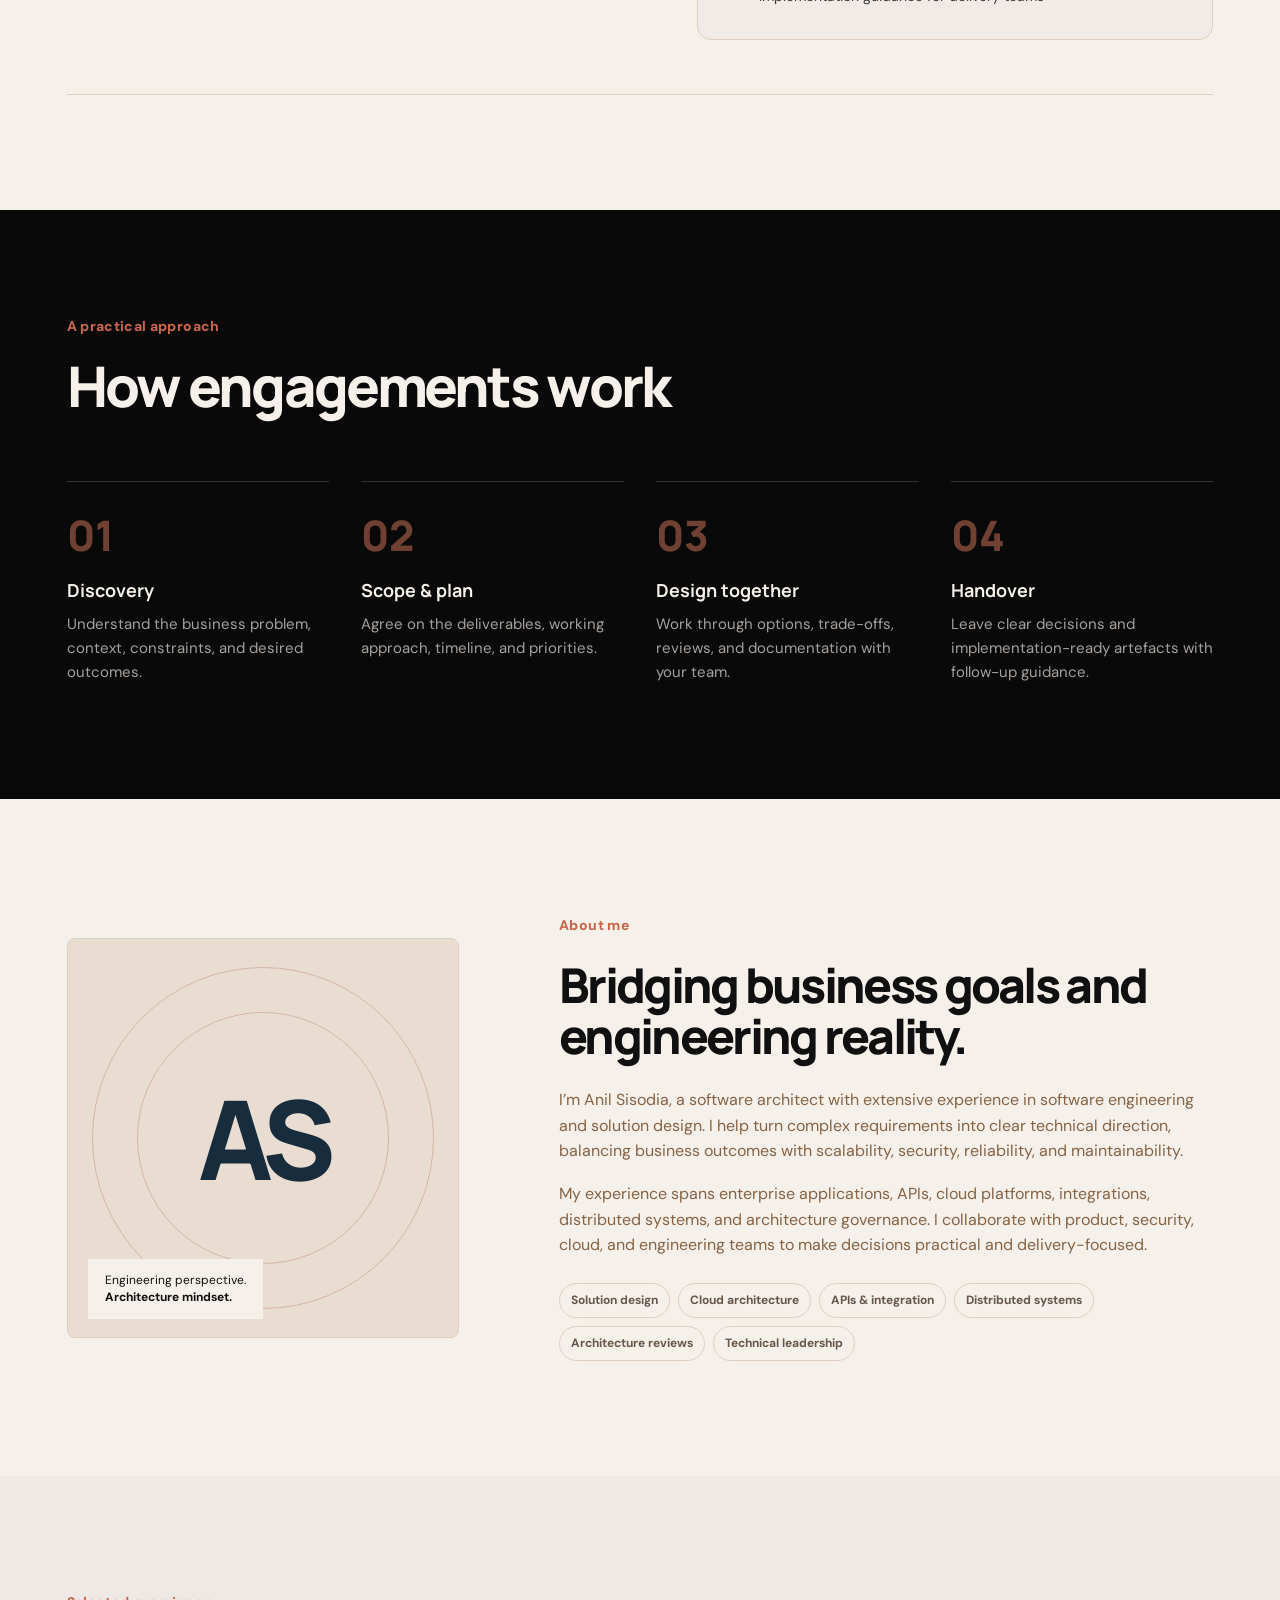
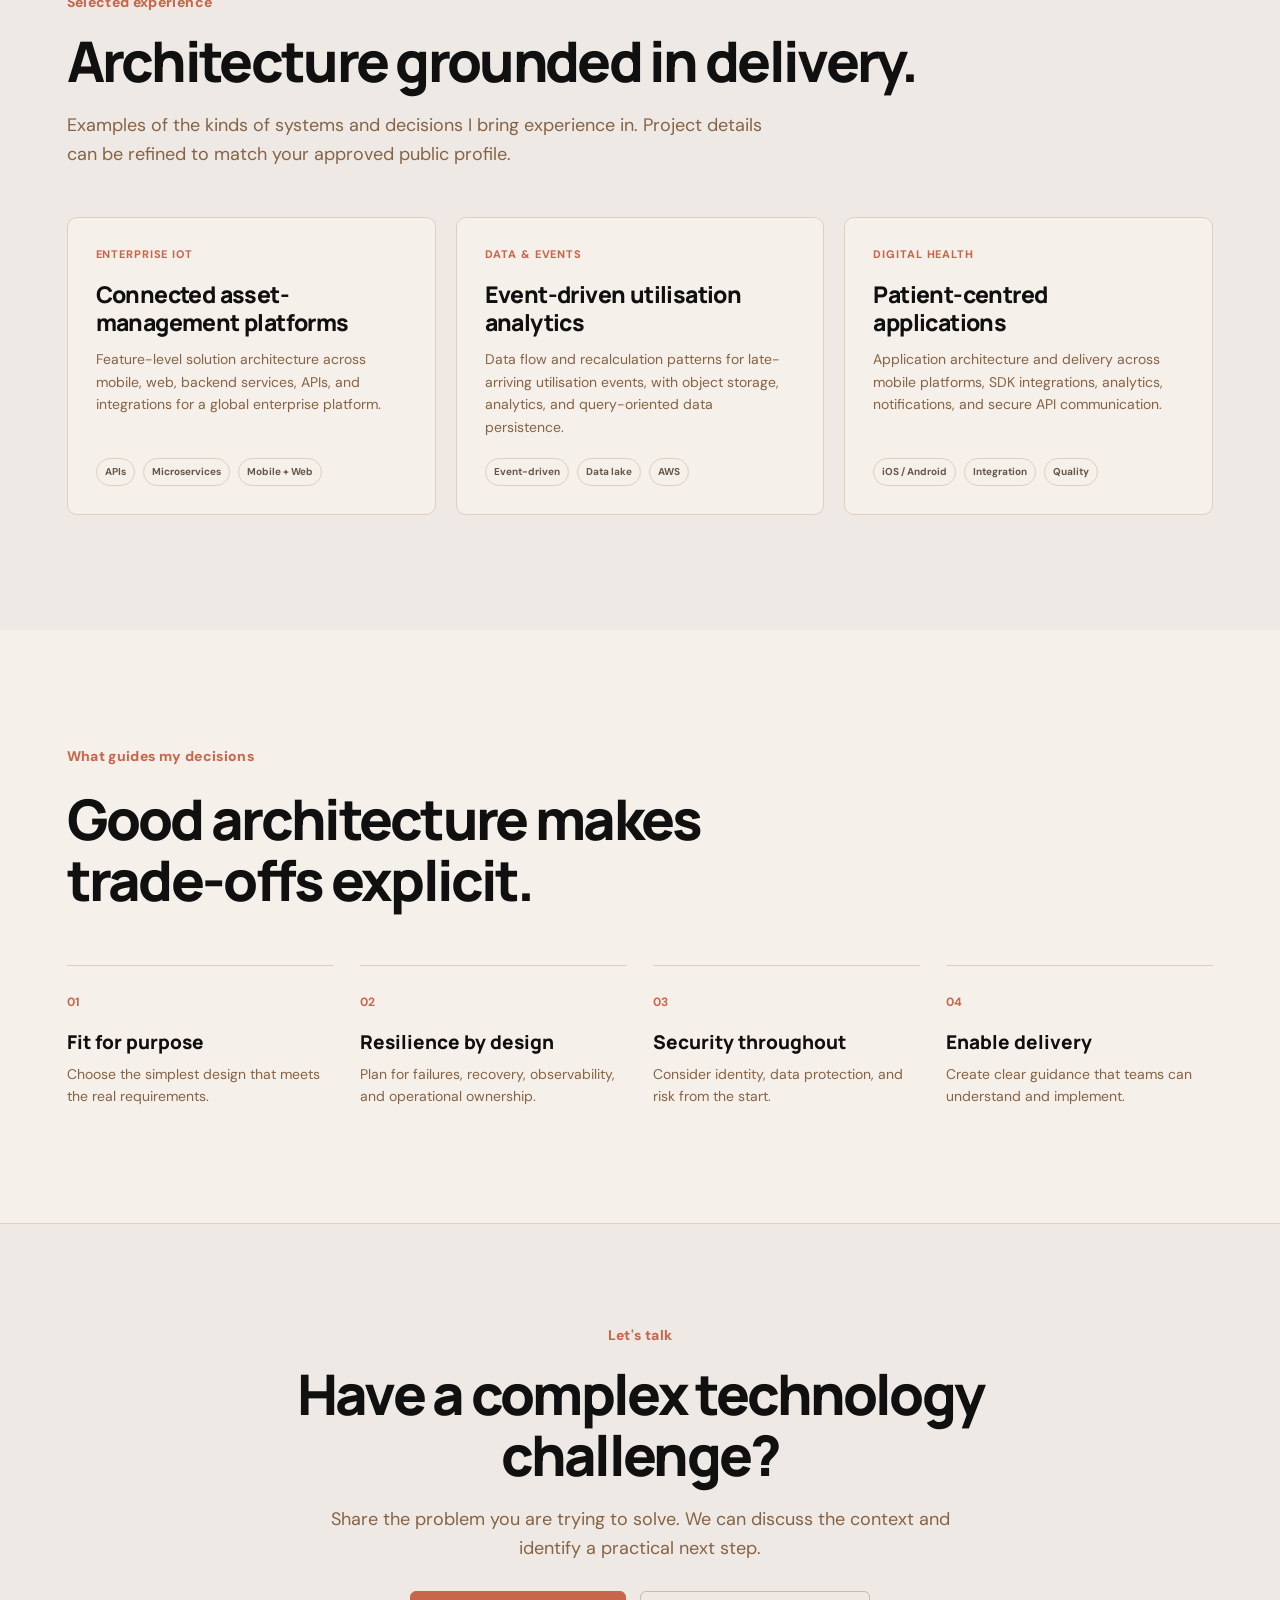
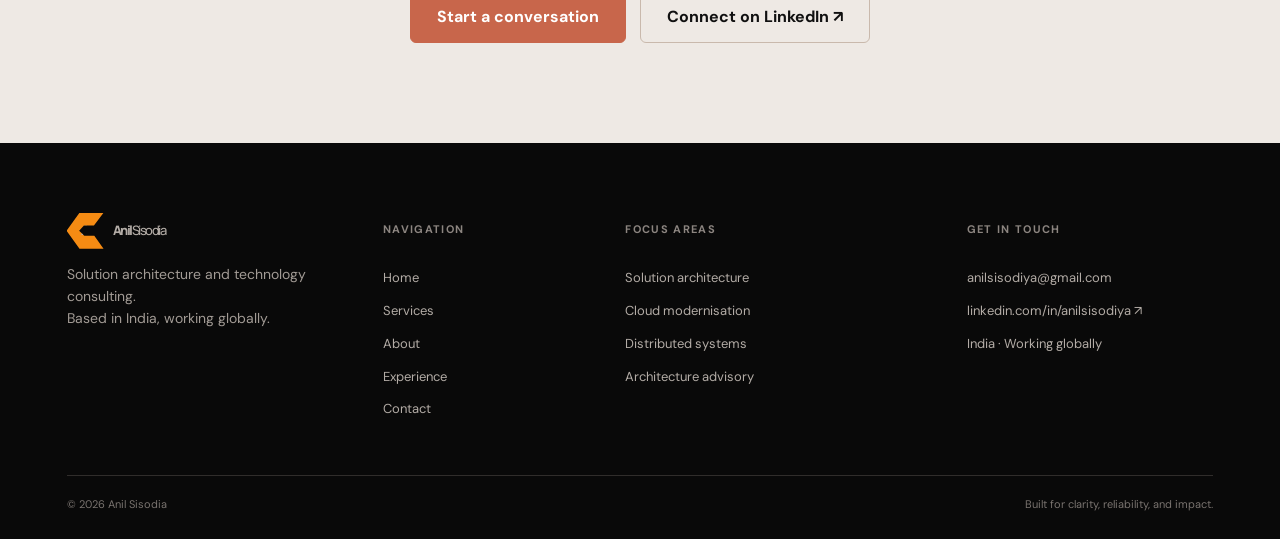
==== commit 9f5c0187: "changed extension of image" ====
--- a/index.html
+++ b/index.html
@@ -43,7 +43,7 @@
         <div class="orbit orbit-one"></div>
         <div class="orbit orbit-two"></div>
         <div class="portrait-frame">
-          <img src="assets/anil-profile.jpg" alt="Anil Sisodia — Solution Architect" class="profile-photo">
+          <img src="assets/anil_profile_pic.jpg" alt="Anil Sisodia — Solution Architect" class="profile-photo">
         </div>
         <div class="floating-card card-top"><span class="status-dot"></span> Architecture-led thinking</div>
         <div class="floating-card card-bottom"><b>20+</b><span>years in software engineering*</span></div>
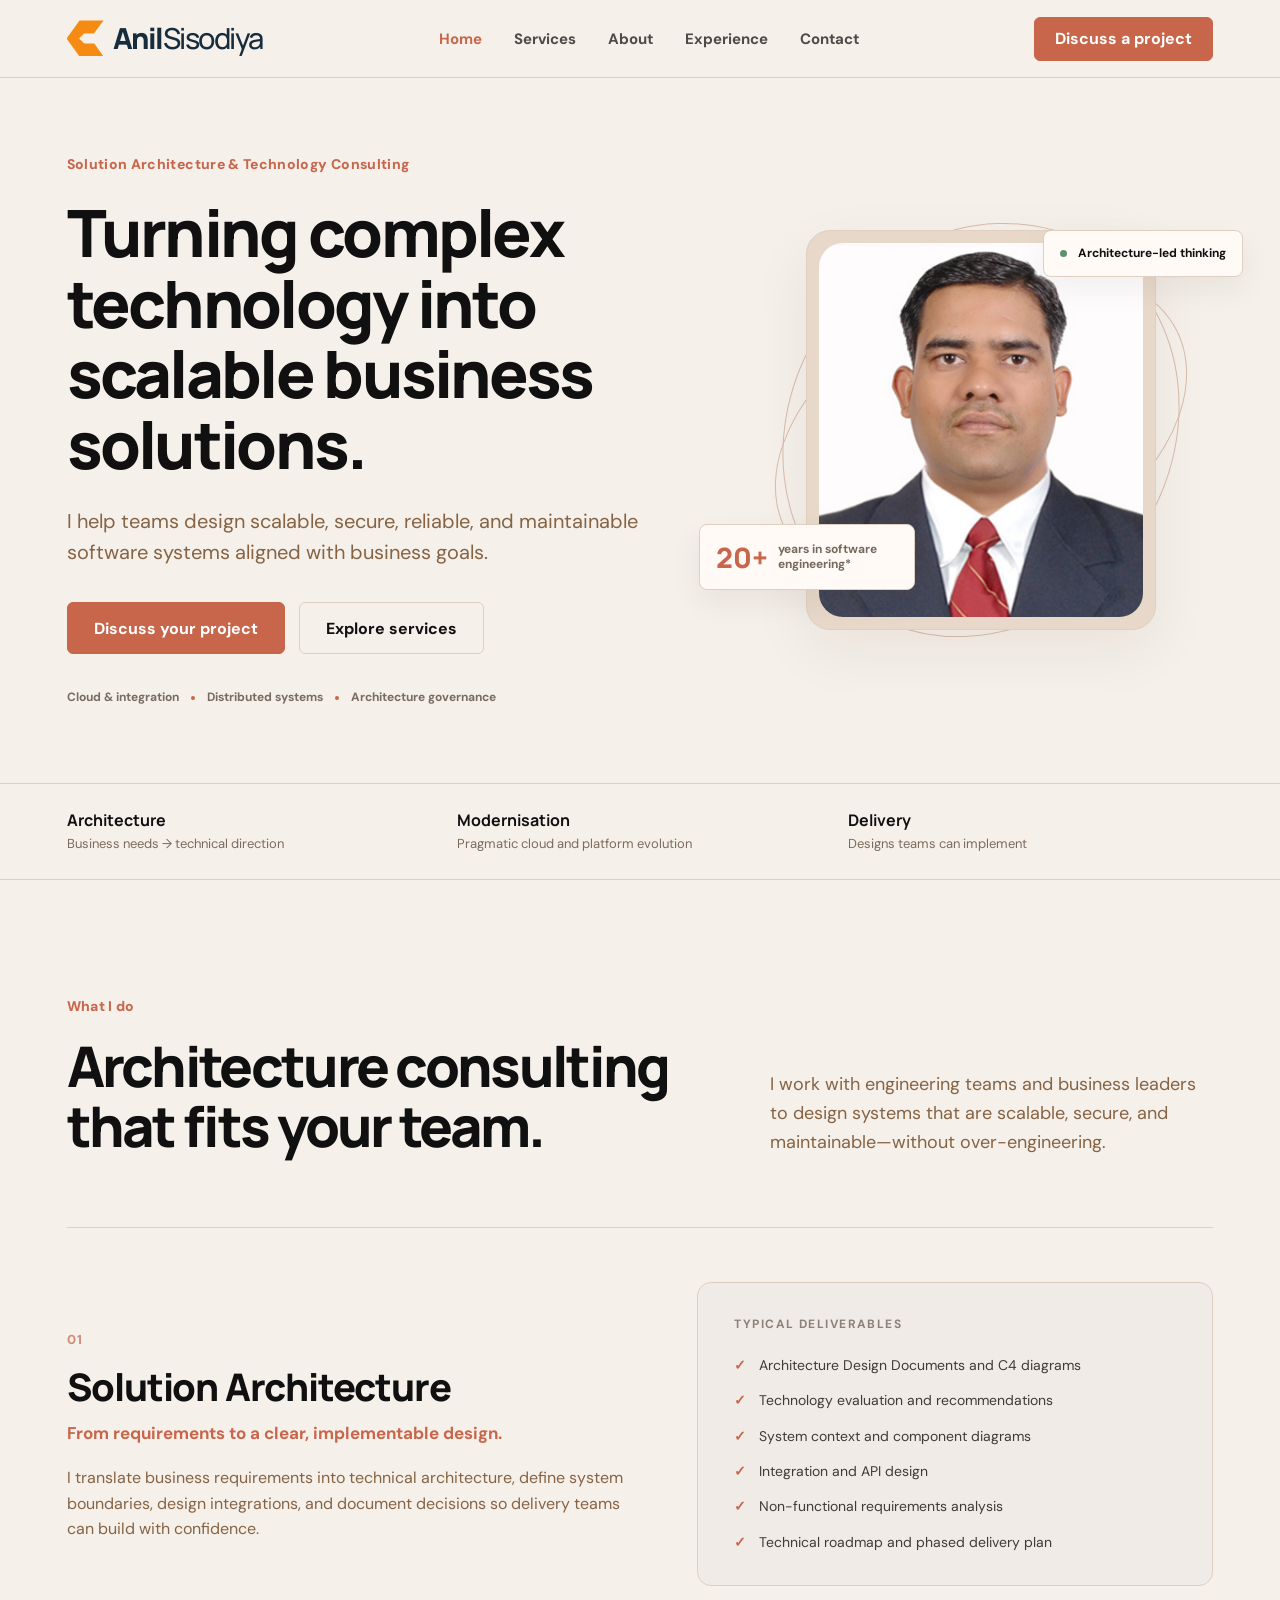
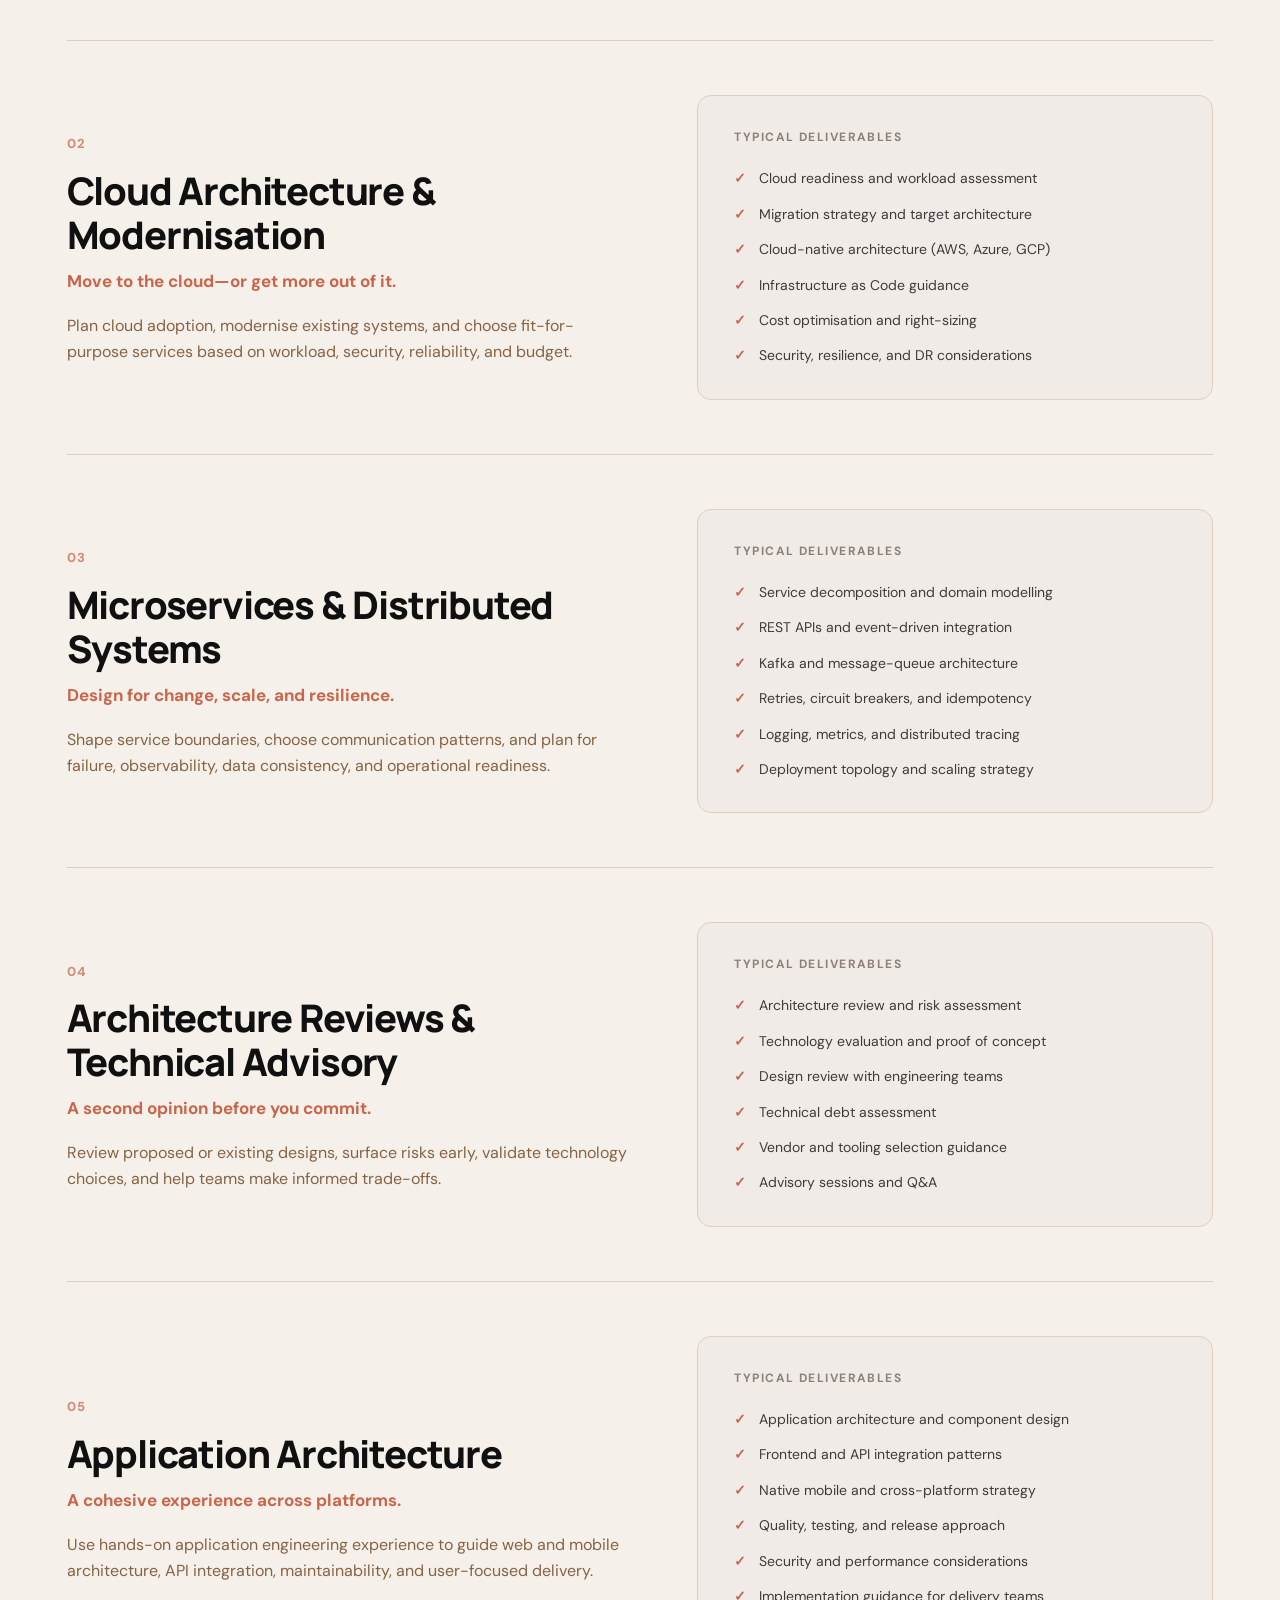
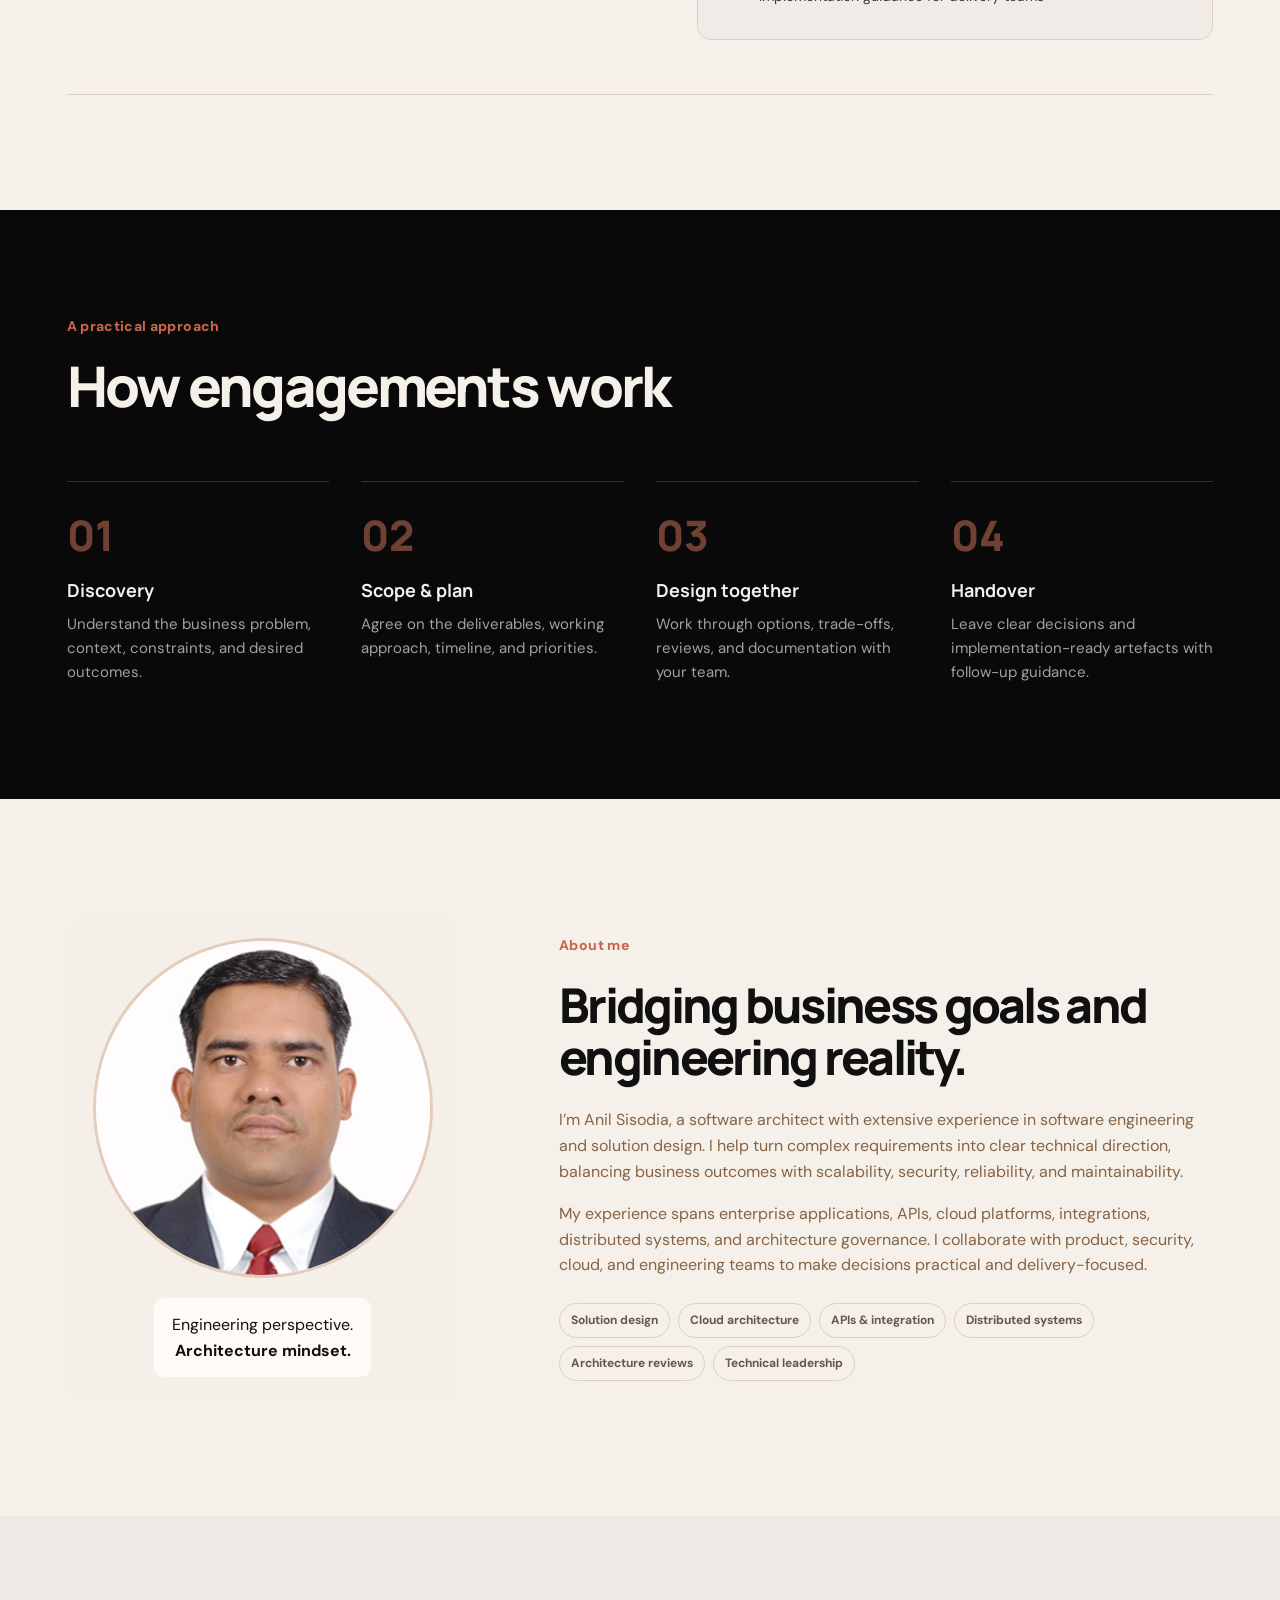
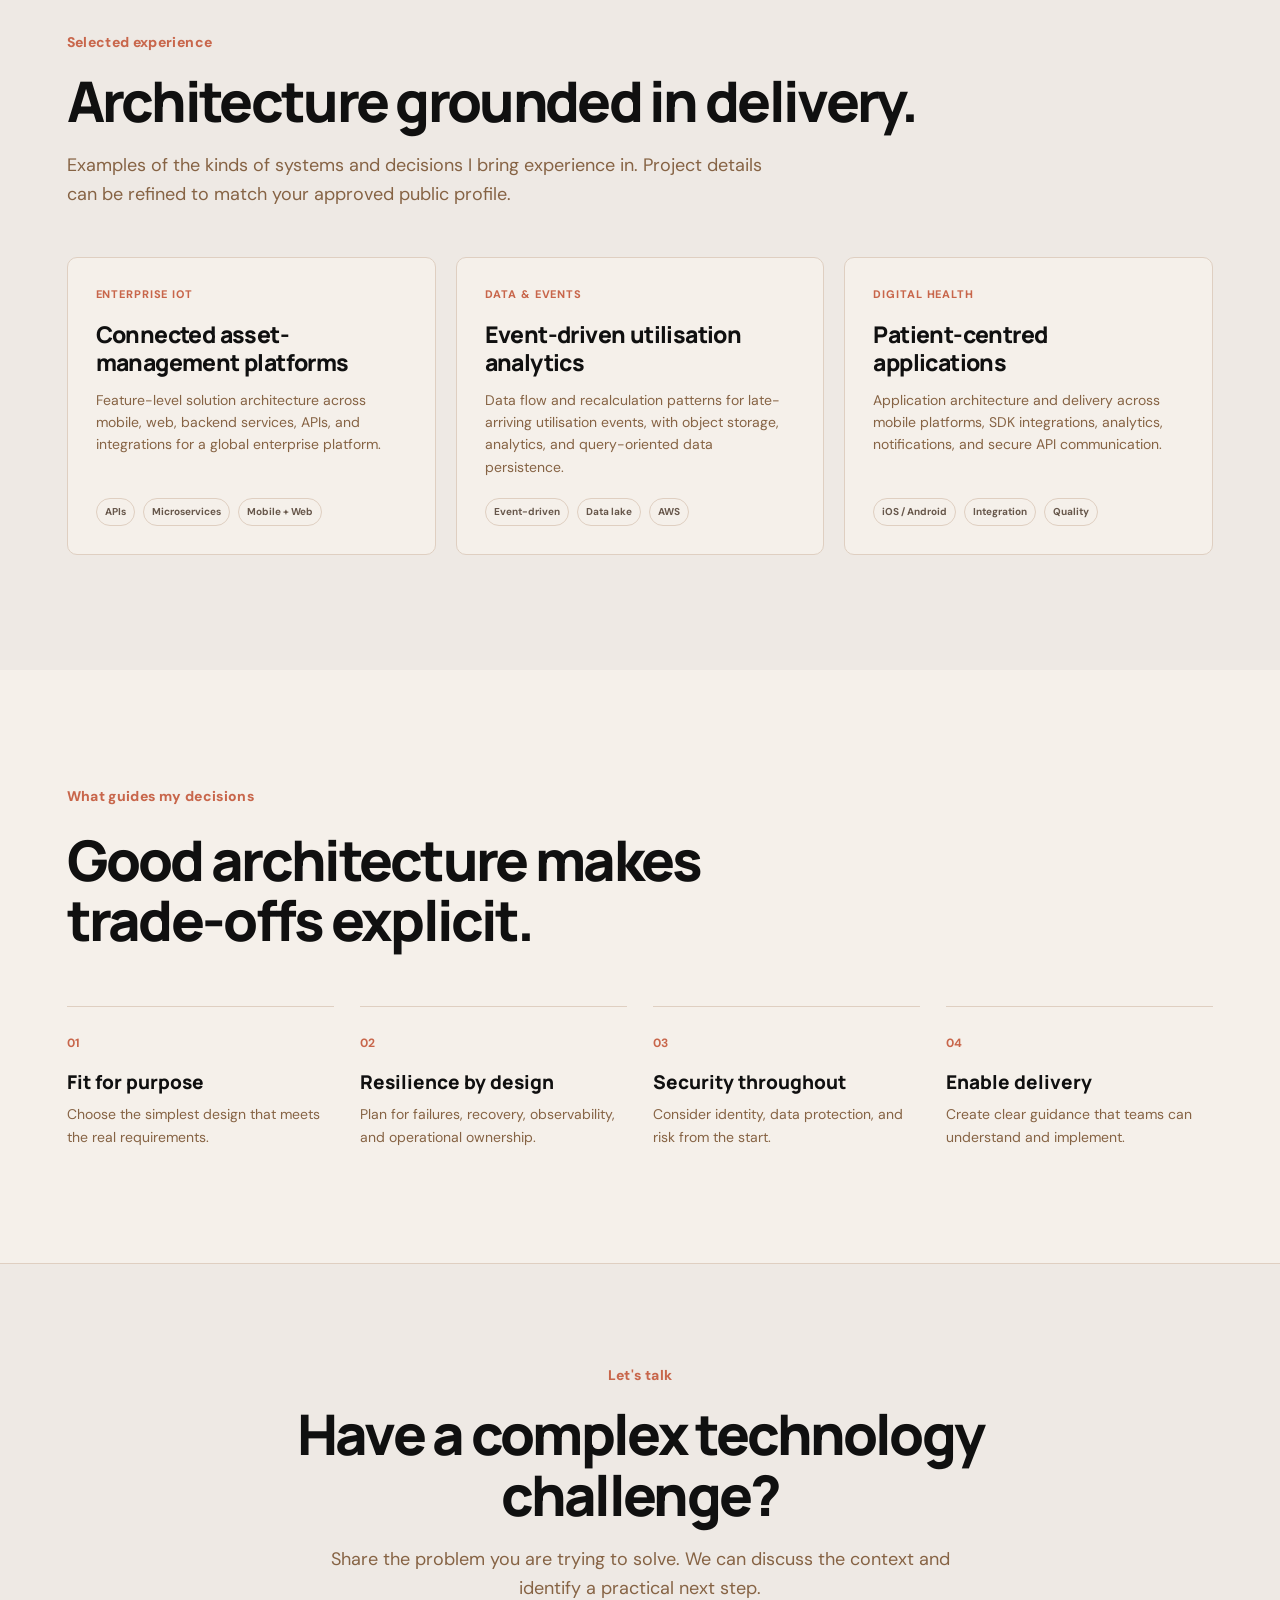
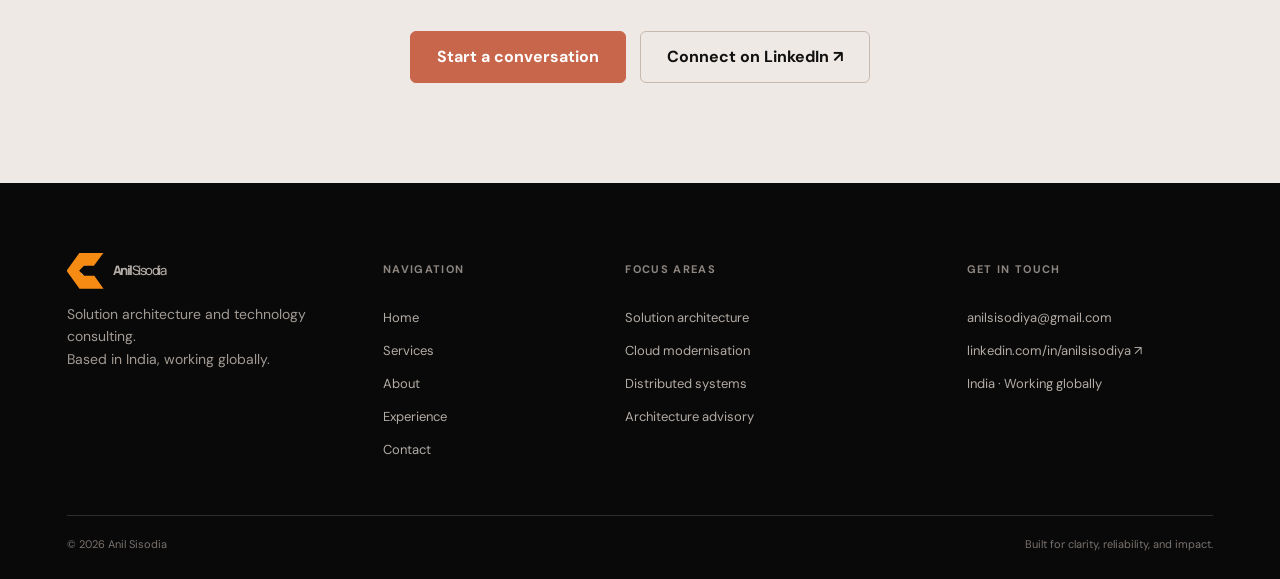
==== commit 407a5314: "modified photos" ====
--- a/index.html
+++ b/index.html
@@ -6,7 +6,7 @@
   <meta name="viewport" content="width=device-width, initial-scale=1">
   <meta name="description"
     content="Solution architecture and technology consulting focused on scalable, secure, reliable and maintainable systems.">
-  <title>Anil Sisodia | Solution Architect</title>
+  <title>Anil Kumar Sisodiya | Solution Architect</title>
   <link rel="preconnect" href="https://fonts.googleapis.com">
   <link rel="preconnect" href="https://fonts.gstatic.com" crossorigin>
   <link
@@ -18,7 +18,7 @@
 <body>
   <header class="site-header">
     <a class="brand" href="#home" aria-label="Anil Sisodia home"><span class="brand-mark">A</span><span>Anil<span
-          class="brand-light">Sisodia</span></span></a>
+          class="brand-light">Sisodiya</span></span></a>
     <button class="menu-toggle" aria-label="Toggle navigation" aria-expanded="false">☰</button>
     <nav class="nav-links" aria-label="Main navigation">
       <a class="active" href="#home">Home</a><a href="#services">Services</a><a href="#about">About</a><a
@@ -47,7 +47,6 @@
         </div>
         <div class="floating-card card-top"><span class="status-dot"></span> Architecture-led thinking</div>
         <div class="floating-card card-bottom"><b>20+</b><span>years in software engineering*</span></div>
-        <p class="photo-note">Replace this placeholder with your professional photo.</p>
       </div>
     </section>
 
@@ -192,9 +191,13 @@
 
     <section class="section section-wrap about-section" id="about">
       <div class="about-visual">
-        <div class="about-monogram">AS</div>
-        <div class="about-caption">Engineering perspective.<br><b>Architecture mindset.</b></div>
-      </div>
+        <img src="assets/anil_profile_pic.jpg" alt="Anil Sisodia — Solution Architect" class="about-profile-photo">
+        <div class="about-caption">
+          Engineering perspective.<br>
+          <b>Architecture mindset.</b>
+        </div>
+      </div>
+
       <div class="about-copy">
         <p class="eyebrow">About me</p>
         <h2>Bridging business goals and engineering reality.</h2>
--- a/styles.css
+++ b/styles.css
@@ -287,7 +287,7 @@
 }
 
 .card-top {
-    top: 78px;
+    top: 0px;
     right: -5px
 }
 
@@ -507,30 +507,37 @@
 }
 
 .about-visual {
-    min-height: 400px;
-    background: #e9ddd2;
-    border: 1px solid var(--line);
-    border-radius: 8px;
-    display: flex;
-    align-items: center;
-    justify-content: center;
-    position: relative;
-    overflow: hidden
-}
-
-.about-visual:before,
-.about-visual:after {
+  display: flex;
+  flex-direction: column;
+  align-items: center;
+  justify-content: center;
+  gap: 20px;
+  min-height: auto;
+  padding: 24px;
+  position: relative;
+  overflow: hidden;
+  border-radius: 20px;
+  background: #f5efe9;
+}
+
+.about-visual::before,
+.about-visual::after {
     content: "";
     position: absolute;
+    z-index: 0;
     border: 1px solid #d3b5a2;
     border-radius: 50%;
+    pointer-events: none;
+}
+
+.about-visual::before {
     width: 340px;
-    height: 340px
-}
-
-.about-visual:after {
+    height: 340px;
+}
+
+.about-visual::after {
     width: 250px;
-    height: 250px
+    height: 250px;
 }
 
 .about-monogram {
@@ -541,14 +548,11 @@
 }
 
 .about-caption {
-    position: absolute;
-    bottom: 18px;
-    left: 20px;
-    background: var(--paper);
-    padding: 13px 17px;
-    font-size: 12px;
-    line-height: 1.4;
-    z-index: 2
+  position: static;
+  padding: 14px 18px;
+  text-align: center;
+  background: #fffaf6;
+  border-radius: 10px;
 }
 
 .about-copy h2 {
@@ -873,7 +877,9 @@
 
     .portrait-frame {
         height: 330px;
-        width: 260px
+        width: 260px;
+        position: relative;
+        overflow: visible;
     }
 
     .orbit-one {
@@ -1002,6 +1008,7 @@
     .section-wrap {
         width: calc(100% - 48px)
     }
+
 }
 
 @media(max-width:400px) {
@@ -1028,4 +1035,98 @@
         object-position: center top;
         border-radius: inherit;
     }
-}+}
+
+/* Reduce the hero portrait size */
+.portrait-frame {
+    width: min(100%, 350px);
+    height: 400px;
+    margin-inline: auto;
+    position: relative;
+    overflow: hidden;
+    border-radius: 24px;
+}
+
+/* Fit the photo inside the frame */
+.profile-photo {
+    display: block;
+    width: 100%;
+    height: 100%;
+    object-fit: cover;
+    object-position: center top;
+    border-radius: inherit;
+}
+
+/* Keep the floating cards from covering too much of the photo */
+.card-top {
+    top: 20px;
+    right: -30px;
+}
+
+.card-bottom {
+    bottom: 60px;
+    left: -50px;
+}
+
+@media (max-width: 768px) {
+    .portrait-frame {
+        width: min(85vw, 320px);
+        height: 425px;
+    }
+
+    .card-top {
+        top: 10px;
+        right: -5px;
+    }
+
+    .card-bottom {
+        bottom: 25px;
+        left: -5px;
+    }
+
+
+    .about-profile-photo {
+        display: block;
+        width: min(100%, 340px);
+        aspect-ratio: 1 / 1;
+        height: auto;
+        object-fit: cover;
+        object-position: center top;
+        border-radius: 50%;
+        border: 3px solid #e3cdbd;
+        margin: 0 auto;
+    }
+
+
+    .about-visual {
+        position: relative;
+        isolation: isolate;
+    }
+
+}
+
+/* Remove decorative circles from About photo */
+.about-visual::before,
+.about-visual::after {
+    display: none !important;
+}
+
+/* Keep photo inside rounded frame */
+.about-visual {
+    overflow: hidden;
+    border-radius: 18px;
+}
+
+/* Proper photo display */
+
+.about-profile-photo {
+  display: block;
+  width: min(100%, 340px);
+  aspect-ratio: 1 / 1;
+  height: auto;
+  object-fit: cover;
+  object-position: center top;
+  border-radius: 50%;
+  border: 3px solid #e3cdbd;
+  margin: 0 auto;
+}
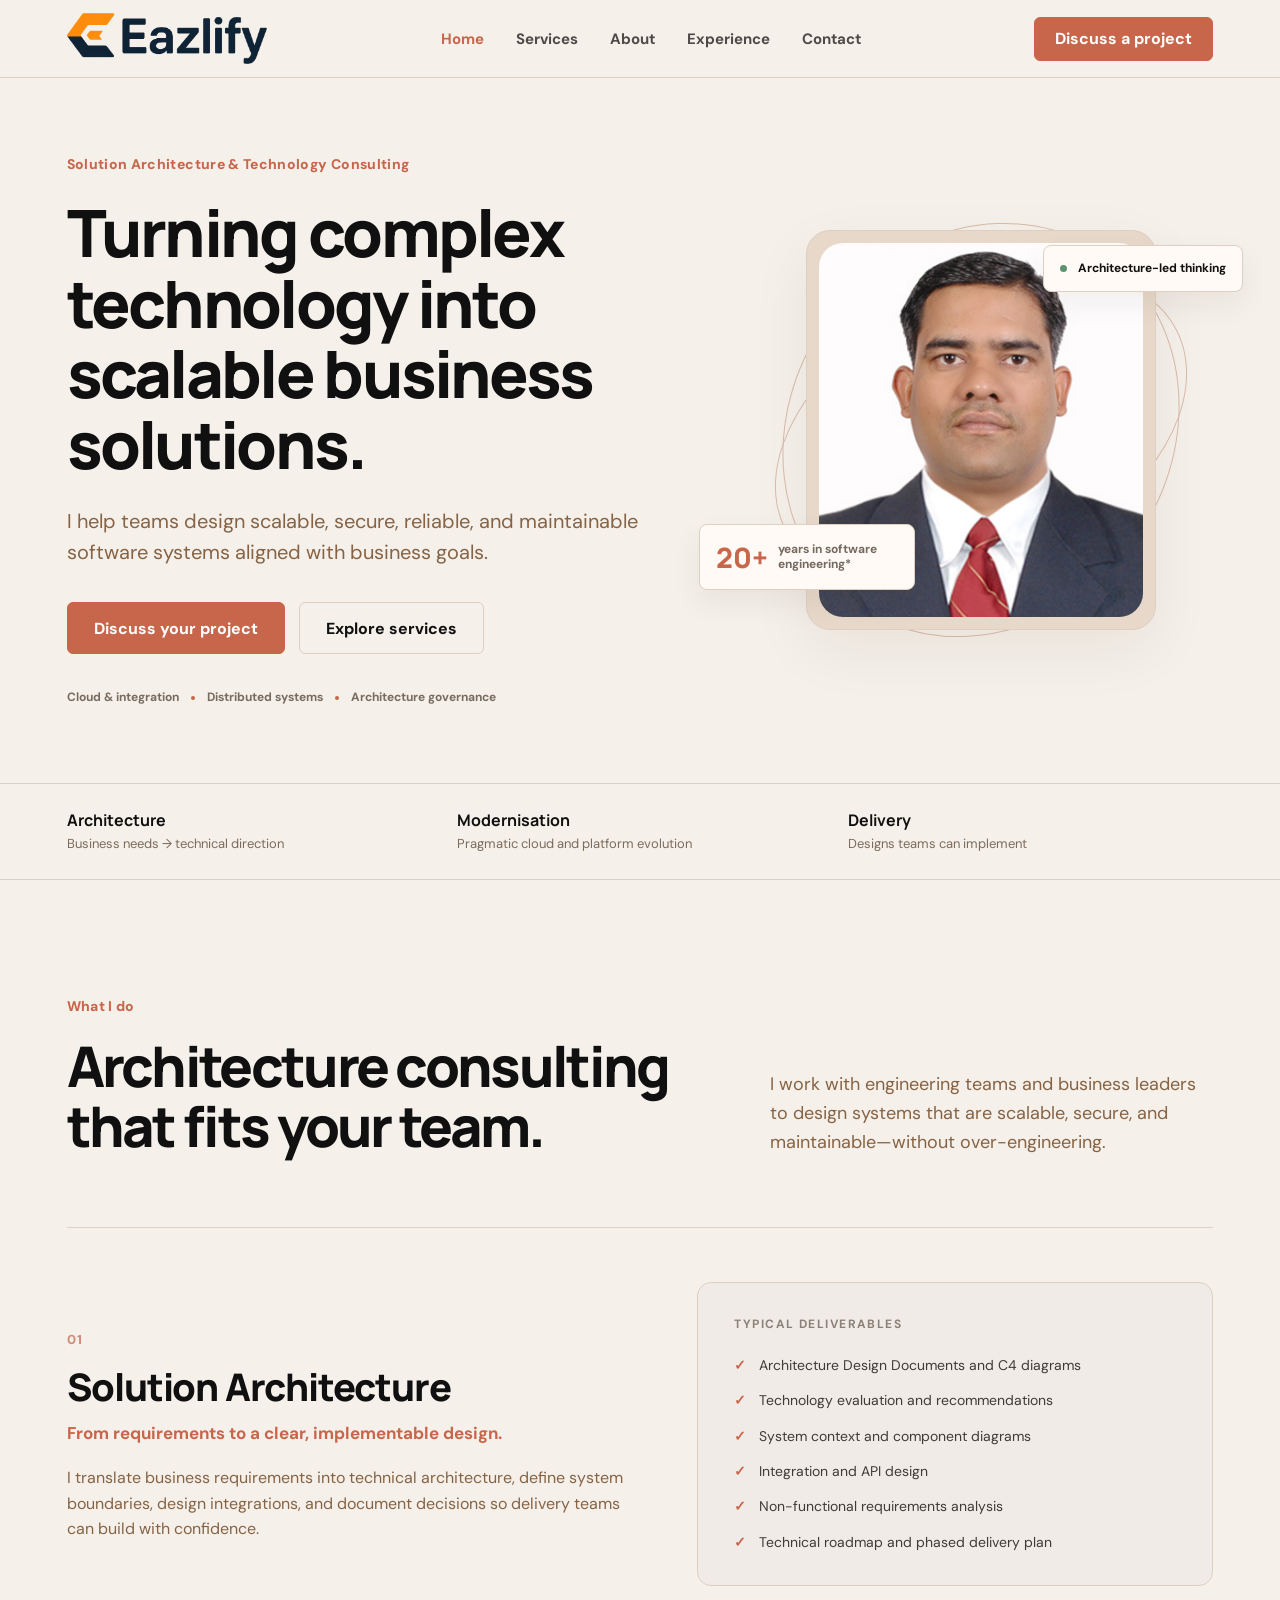
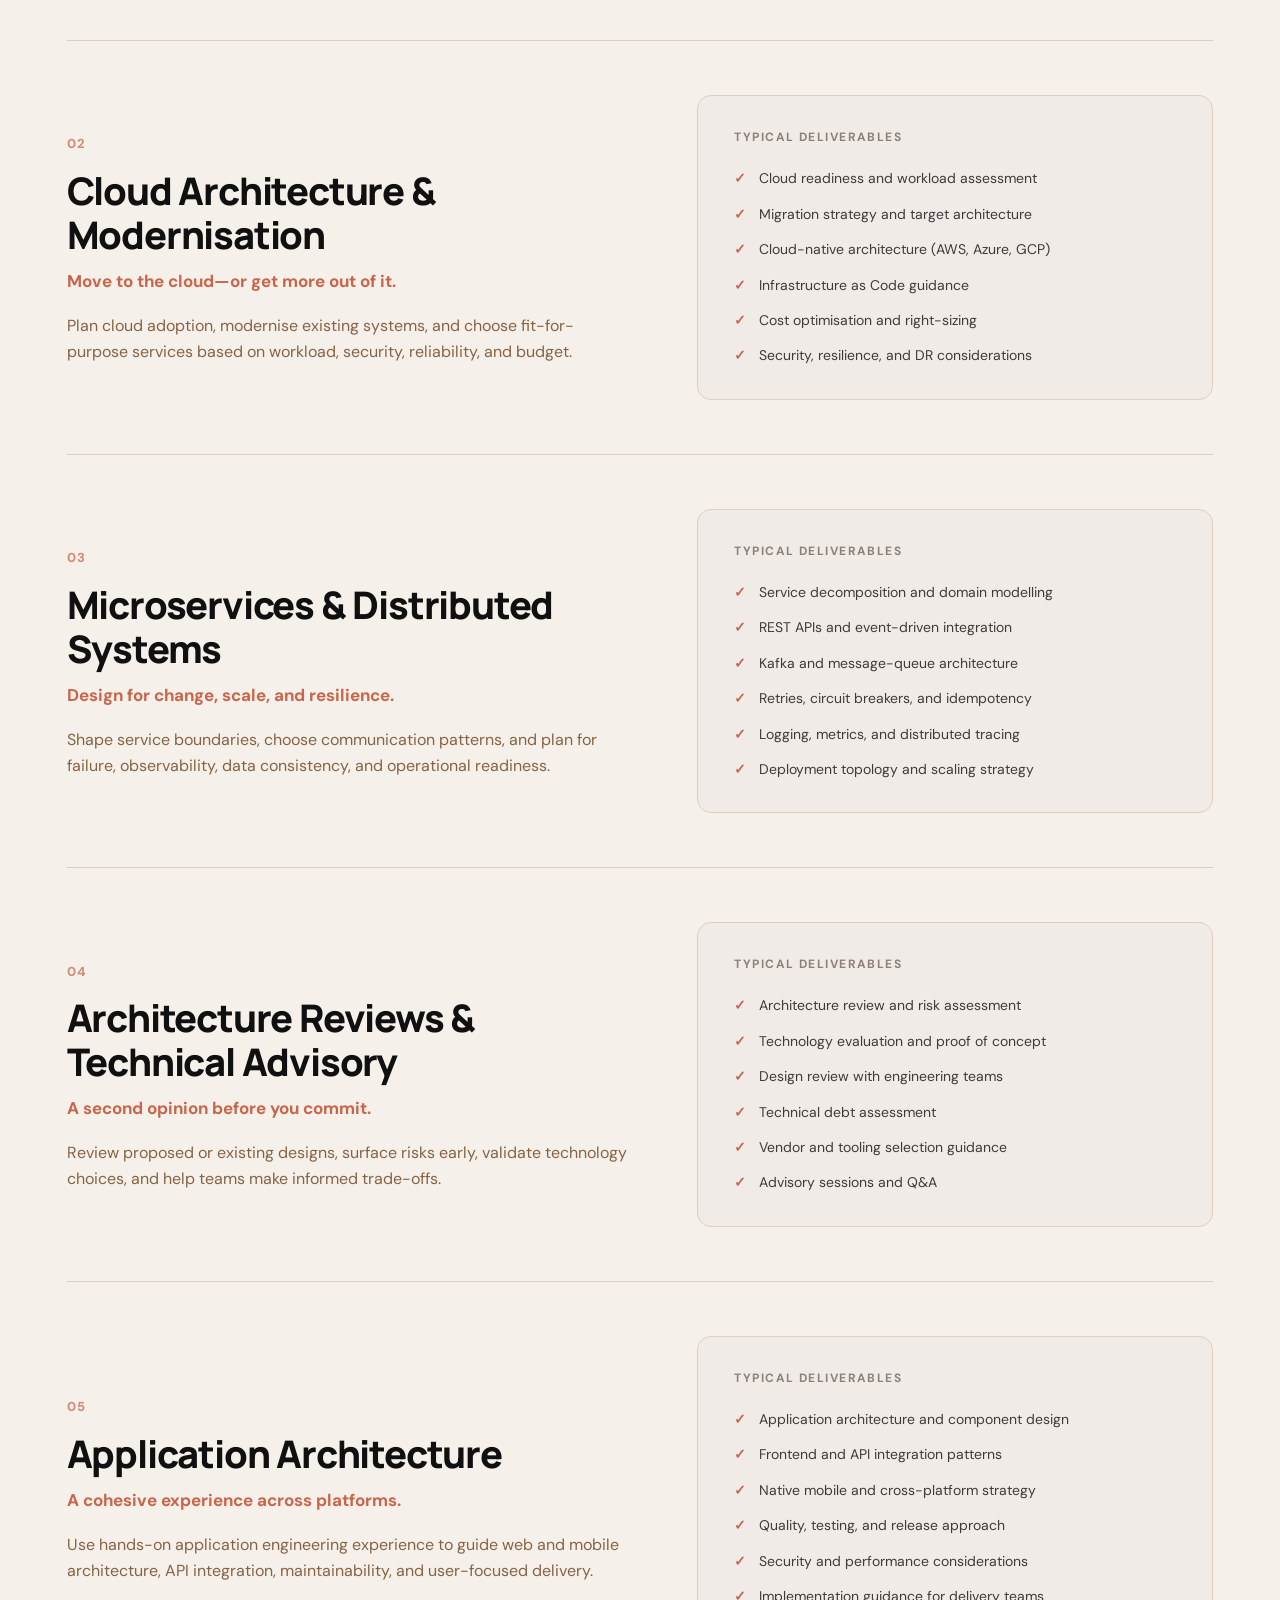
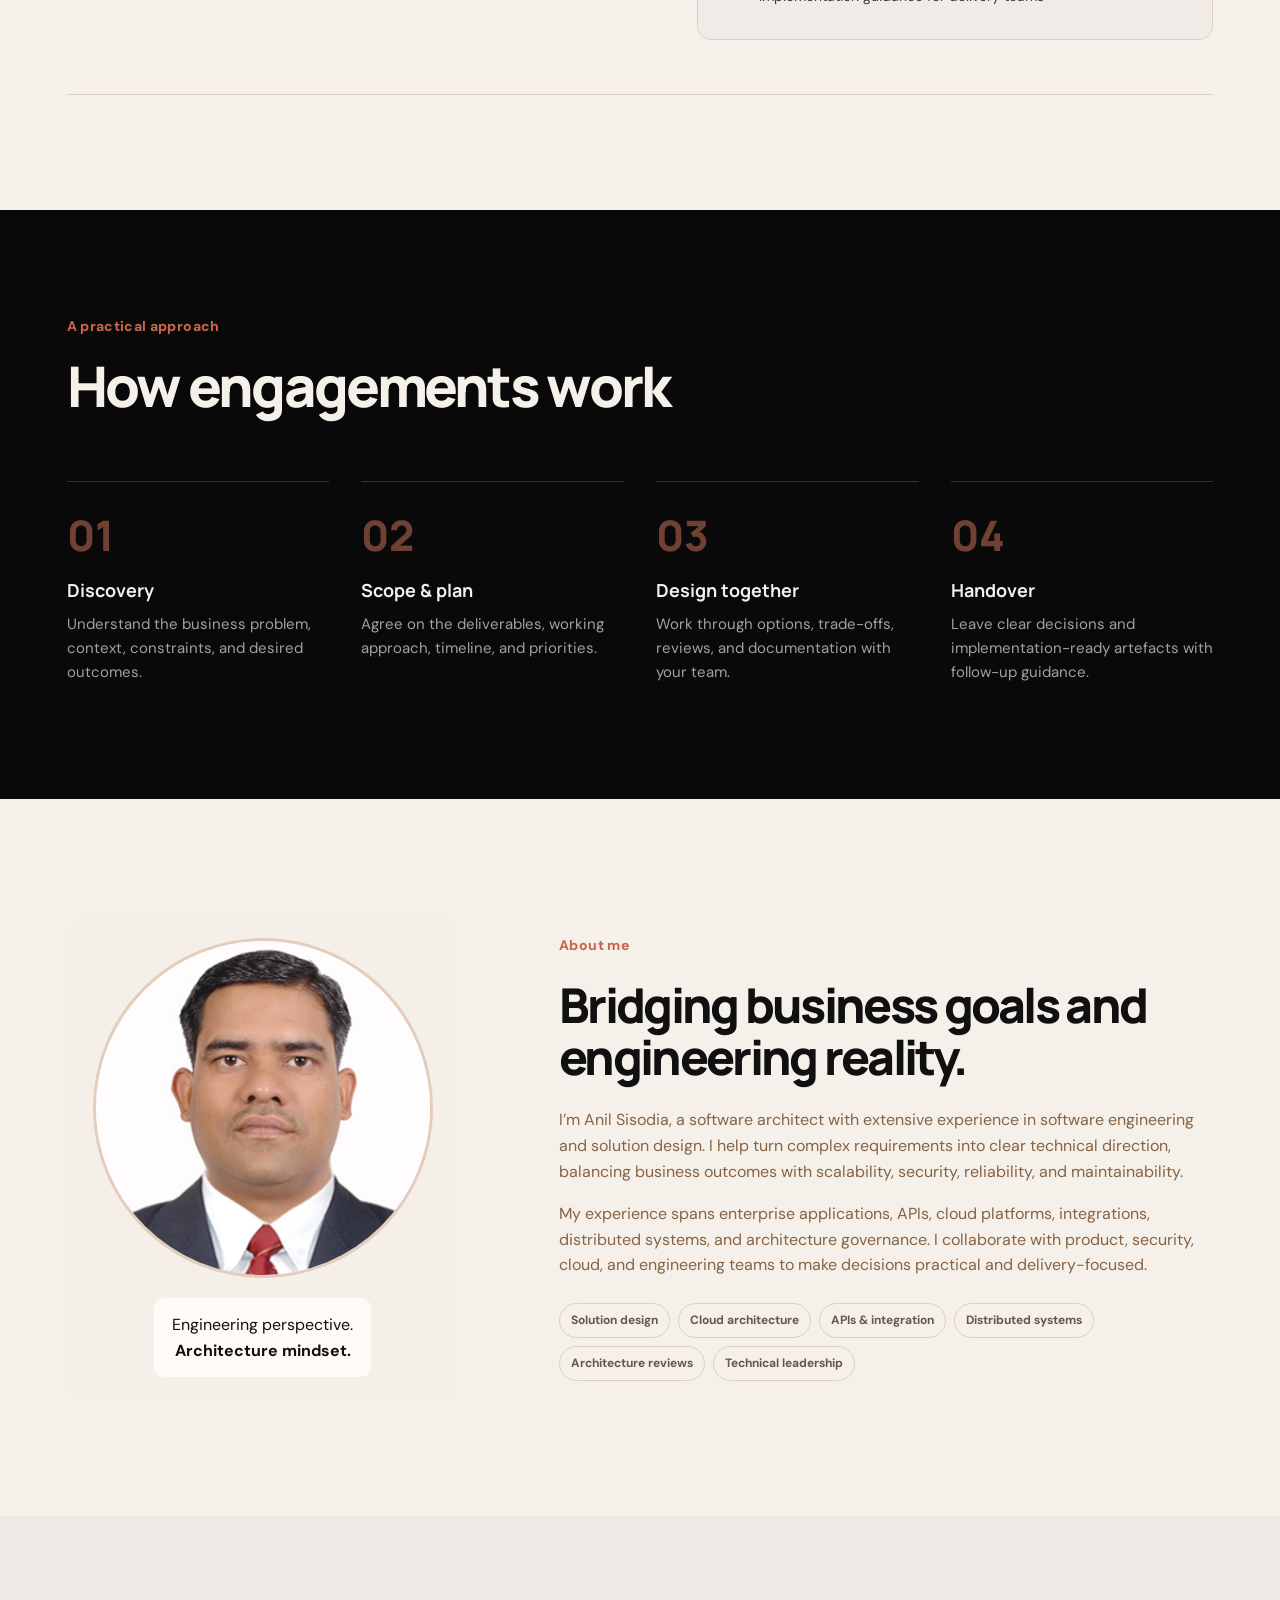
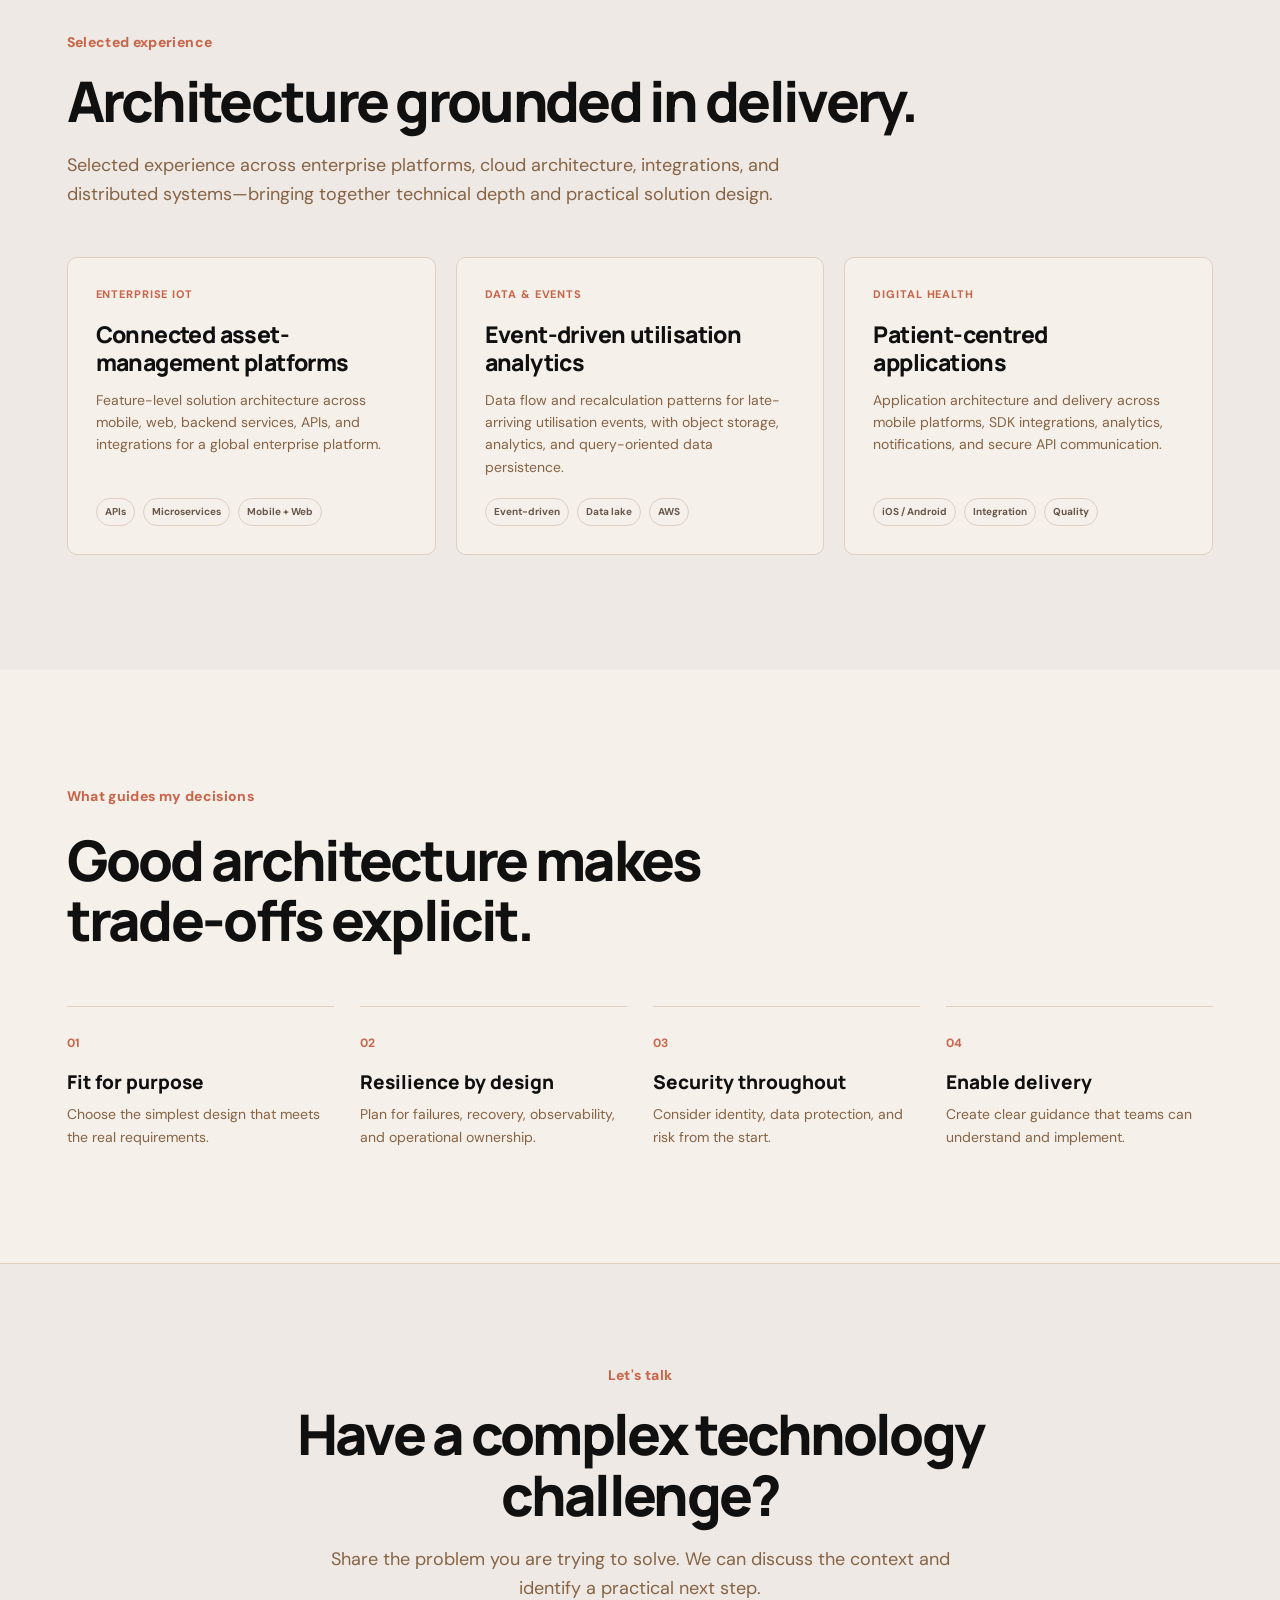
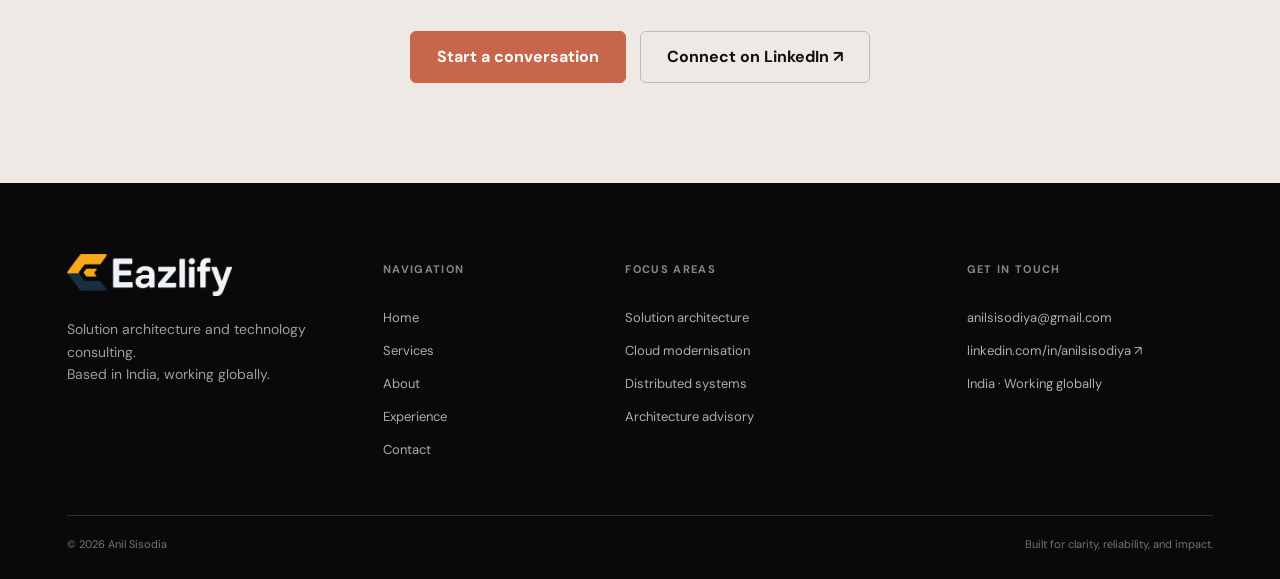
==== commit d2451121: "fixed photo and logo" ====
--- a/index.html
+++ b/index.html
@@ -6,7 +6,7 @@
   <meta name="viewport" content="width=device-width, initial-scale=1">
   <meta name="description"
     content="Solution architecture and technology consulting focused on scalable, secure, reliable and maintainable systems.">
-  <title>Anil Kumar Sisodiya | Solution Architect</title>
+  <title>Eazlify</title>
   <link rel="preconnect" href="https://fonts.googleapis.com">
   <link rel="preconnect" href="https://fonts.gstatic.com" crossorigin>
   <link
@@ -17,8 +17,9 @@
 
 <body>
   <header class="site-header">
-    <a class="brand" href="#home" aria-label="Anil Sisodia home"><span class="brand-mark">A</span><span>Anil<span
-          class="brand-light">Sisodiya</span></span></a>
+    <a class="brand" href="#home" aria-label="Eazlify home">
+      <img src="assets/logo-horizontal-light-transparent.png" alt="Eazlify" class="brand-logo">
+    </a>
     <button class="menu-toggle" aria-label="Toggle navigation" aria-expanded="false">☰</button>
     <nav class="nav-links" aria-label="Main navigation">
       <a class="active" href="#home">Home</a><a href="#services">Services</a><a href="#about">About</a><a
@@ -217,8 +218,8 @@
       <div class="section-wrap">
         <p class="eyebrow">Selected experience</p>
         <h2>Architecture grounded in delivery.</h2>
-        <p class="section-intro">Examples of the kinds of systems and decisions I bring experience in. Project details
-          can be refined to match your approved public profile.</p>
+        <p class="section-intro">Selected experience across enterprise platforms, cloud architecture, integrations, and
+          distributed systems—bringing together technical depth and practical solution design.</p>
         <div class="experience-grid">
           <article class="experience-card"><span class="card-label">Enterprise IoT</span>
             <h3>Connected asset-management platforms</h3>
@@ -280,8 +281,9 @@
 
   <footer class="footer">
     <div class="footer-grid">
-      <div><a class="brand brand-footer" href="#home"><span class="brand-mark">A</span><span>Anil<span
-              class="brand-light">Sisodia</span></span></a>
+      <div><a class="brand brand-footer" href="#home">
+          <img src="assets/logo-horizontal-dark-transparent.png" alt="Eazlify" class="brand-logo">
+        </a>
         <p>Solution architecture and technology consulting.<br>Based in India, working globally.</p>
       </div>
       <div>
--- a/styles.css
+++ b/styles.css
@@ -286,9 +286,10 @@
     font-weight: 700
 }
 
+/* Keep the floating cards from covering too much of the photo */
 .card-top {
-    top: 0px;
-    right: -5px
+    top: 35px;
+    right: -30px;
 }
 
 .status-dot {
@@ -1057,11 +1058,7 @@
     border-radius: inherit;
 }
 
-/* Keep the floating cards from covering too much of the photo */
-.card-top {
-    top: 20px;
-    right: -30px;
-}
+
 
 .card-bottom {
     bottom: 60px;
@@ -1076,7 +1073,7 @@
 
     .card-top {
         top: 10px;
-        right: -5px;
+        right: -20px;
     }
 
     .card-bottom {
@@ -1130,3 +1127,30 @@
   border: 3px solid #e3cdbd;
   margin: 0 auto;
 }
+
+
+.brand {
+  display: inline-flex;
+  align-items: center;
+  text-decoration: none;
+}
+
+.brand-logo {
+  display: block;
+  width: 200px;
+  height:100px;
+  object-fit: contain;
+  object-position: left center;
+}
+
+.brand-footer .brand-logo {
+  width: 165px;
+  height: 44px;
+}
+
+@media (max-width: 768px) {
+  .brand-logo {
+    width: 145px;
+    height: 40px;
+  }
+}
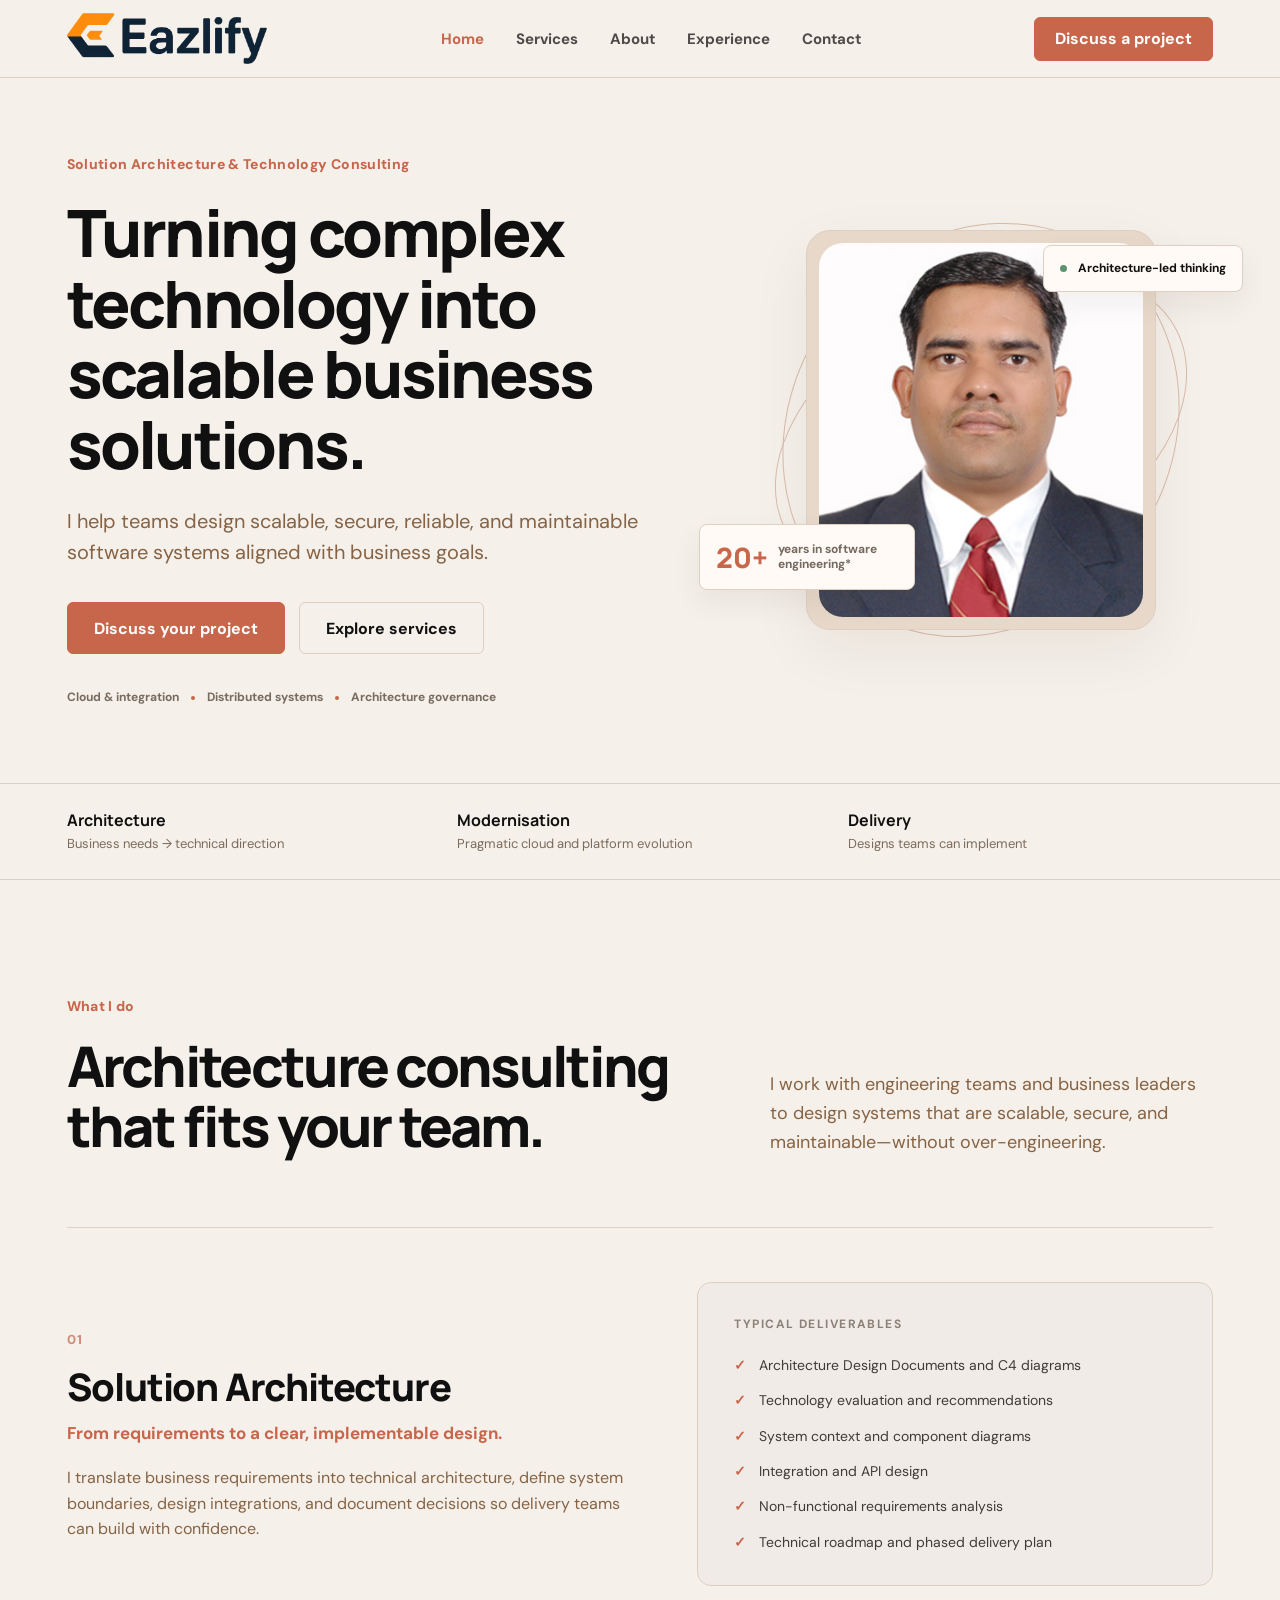
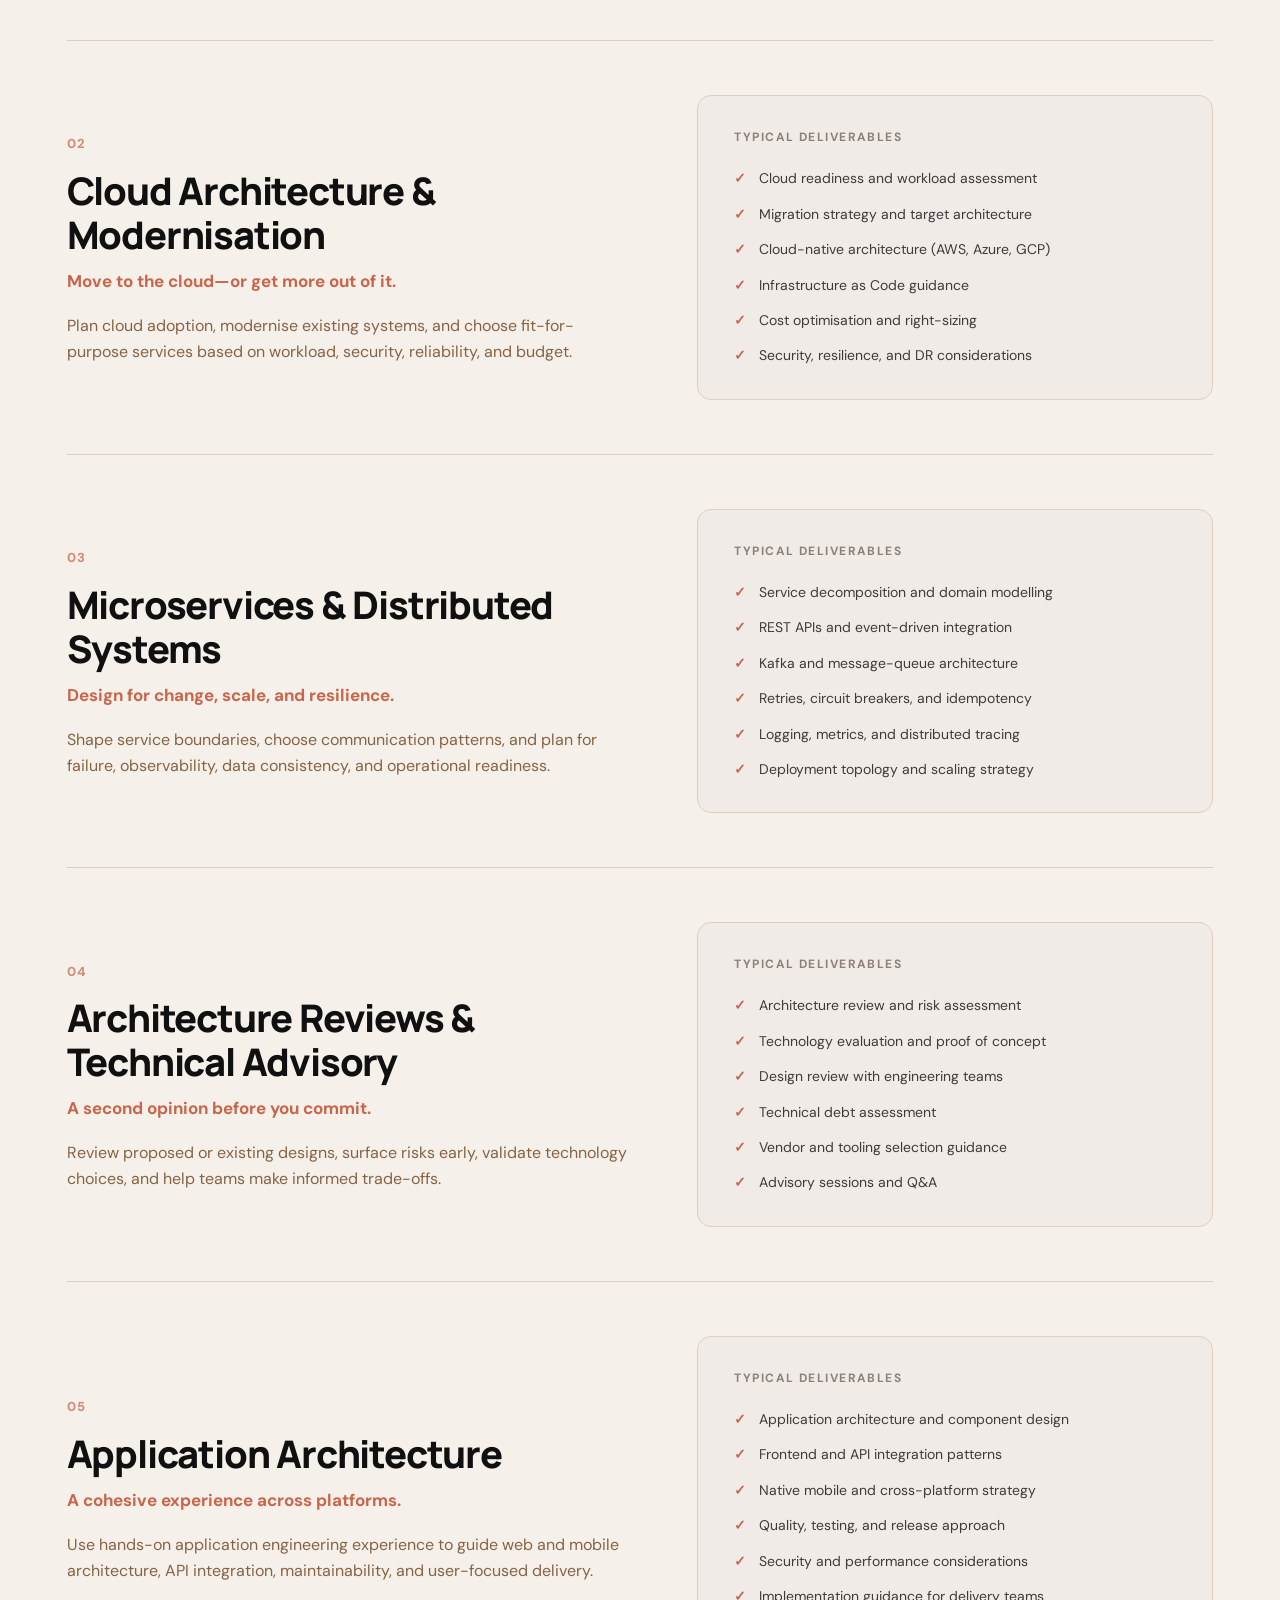
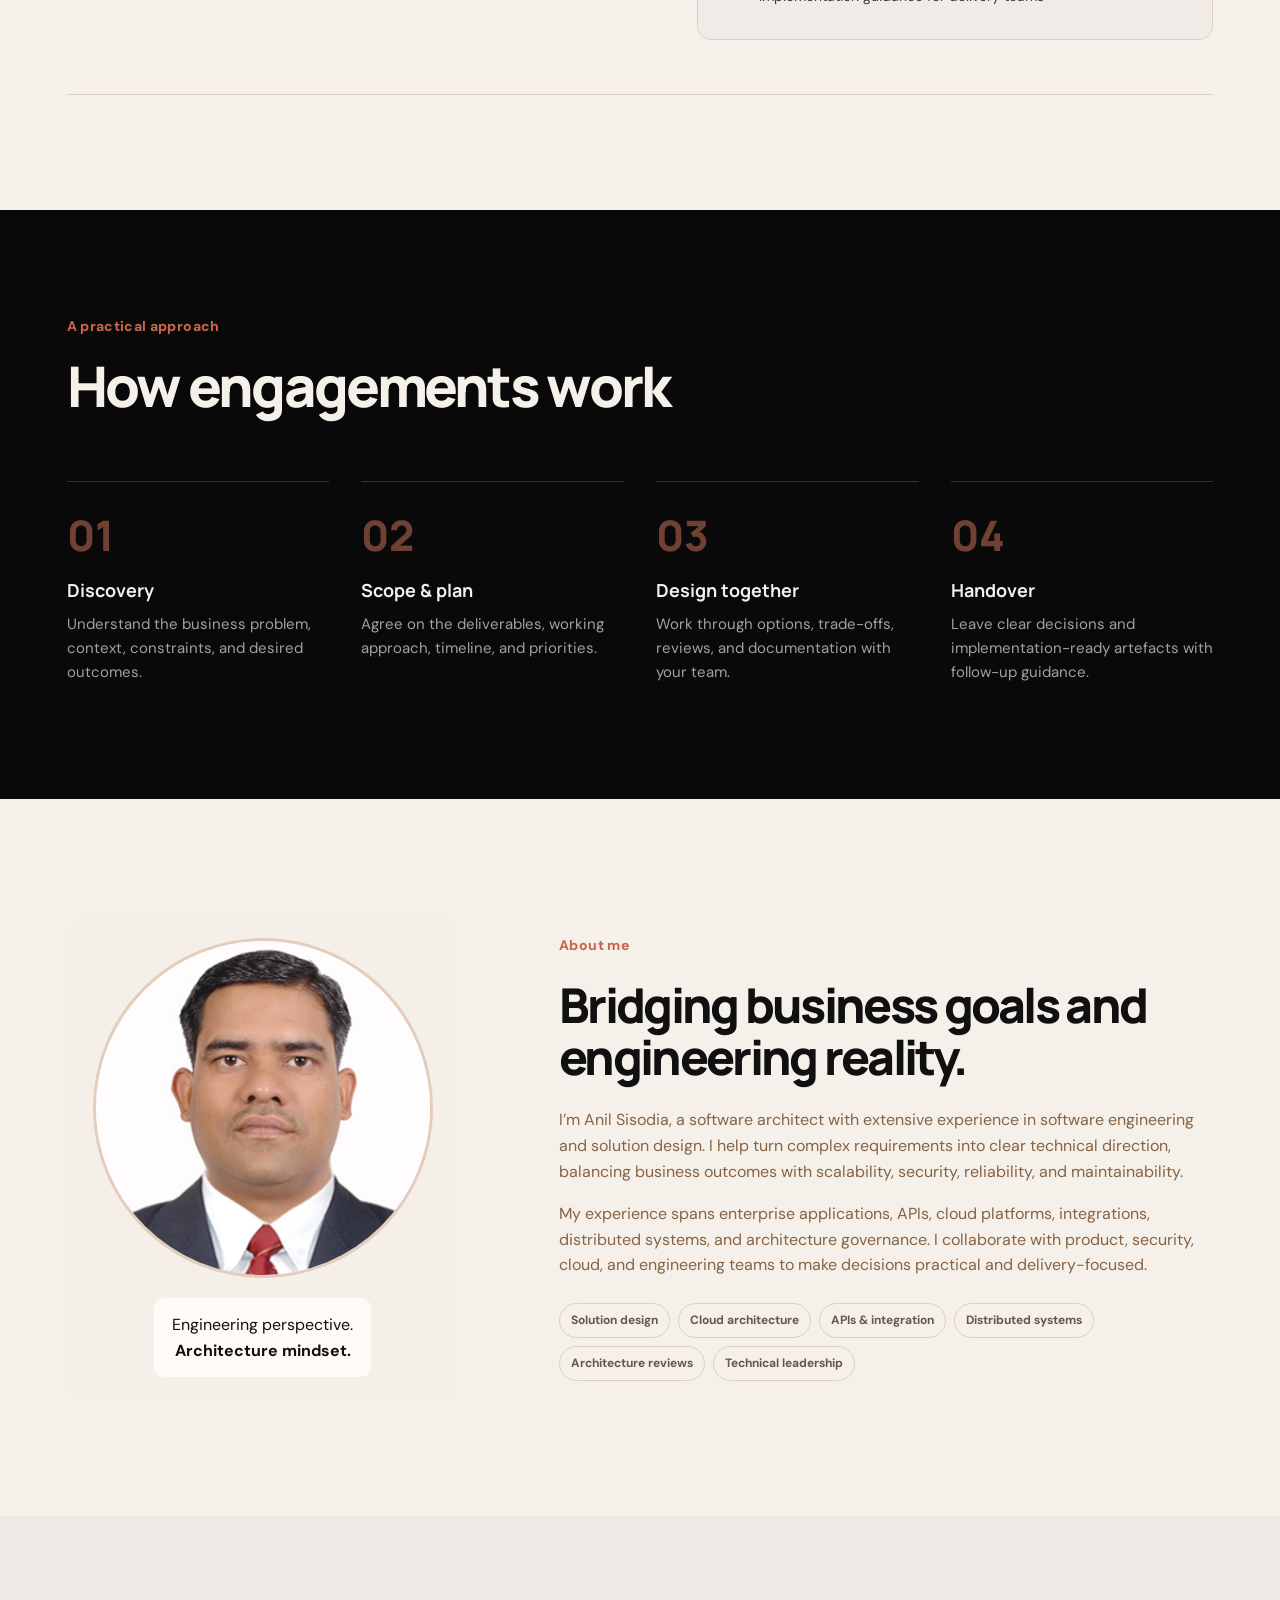
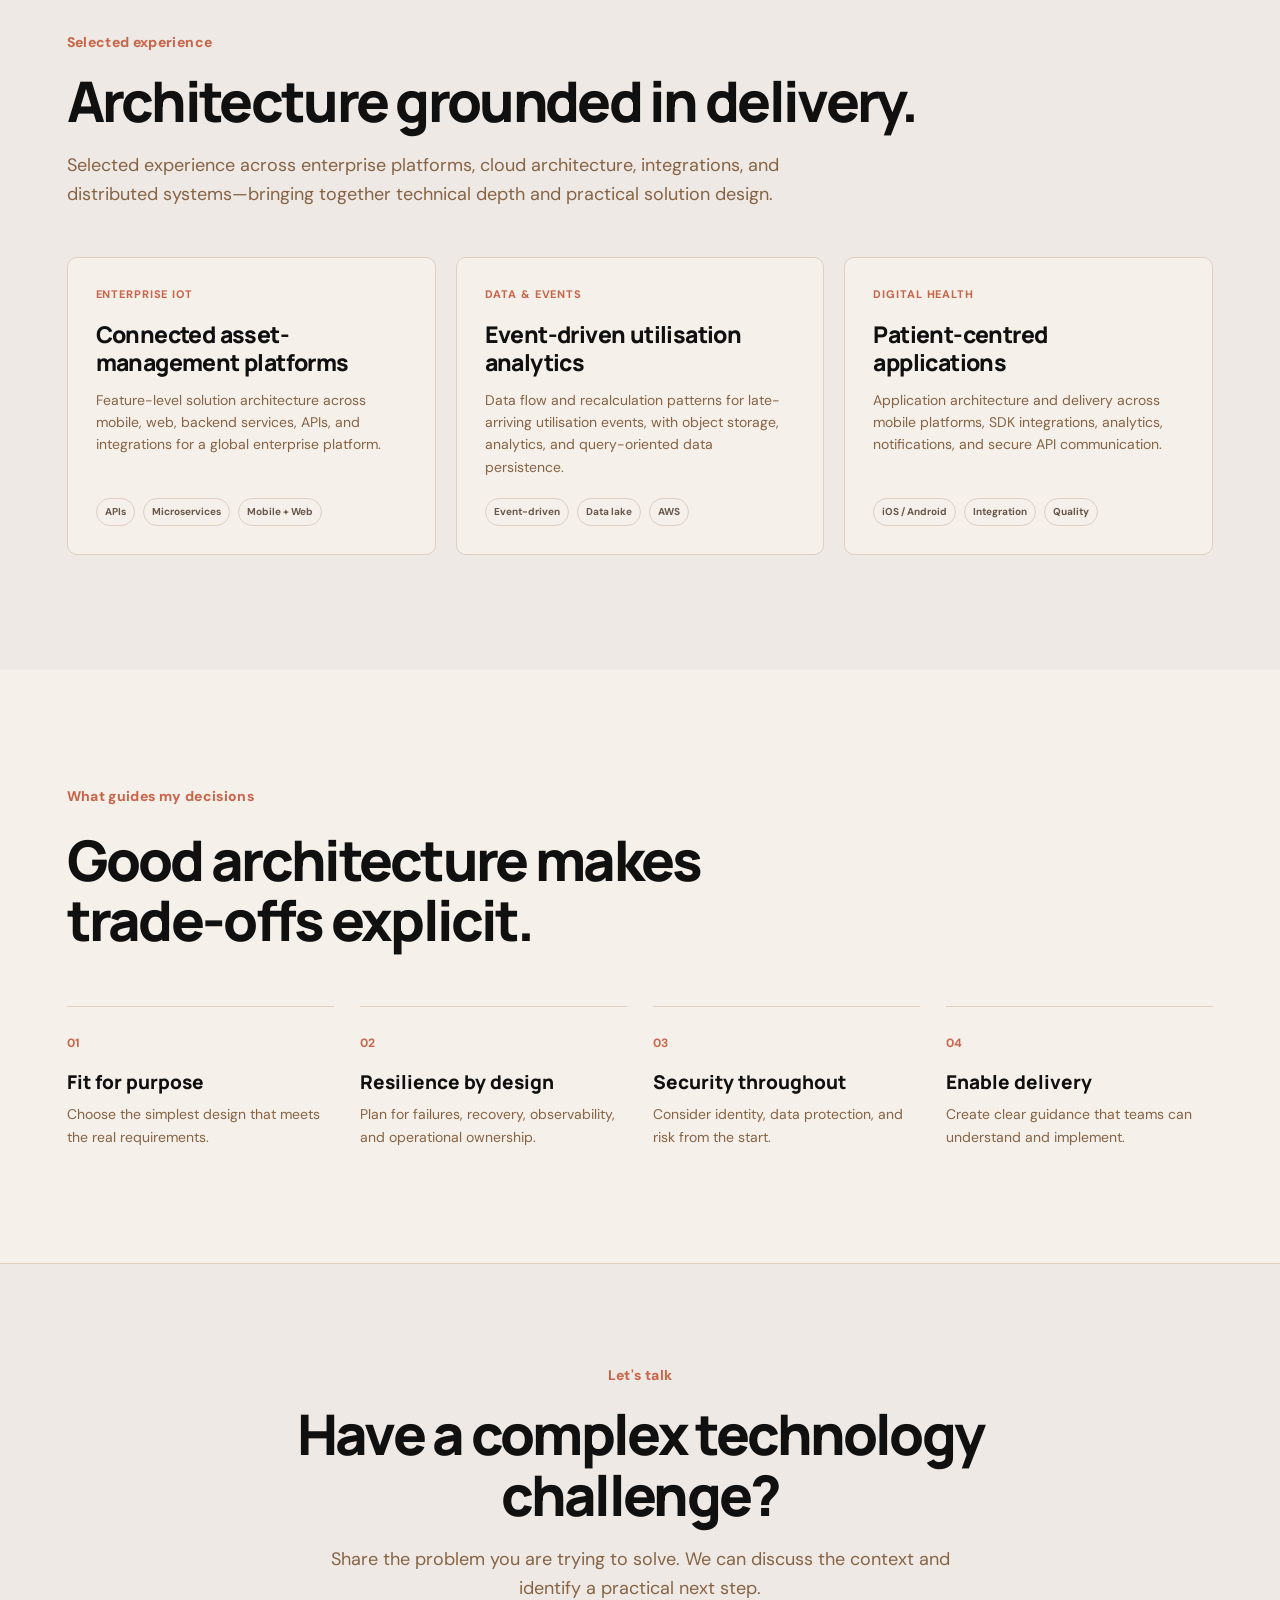
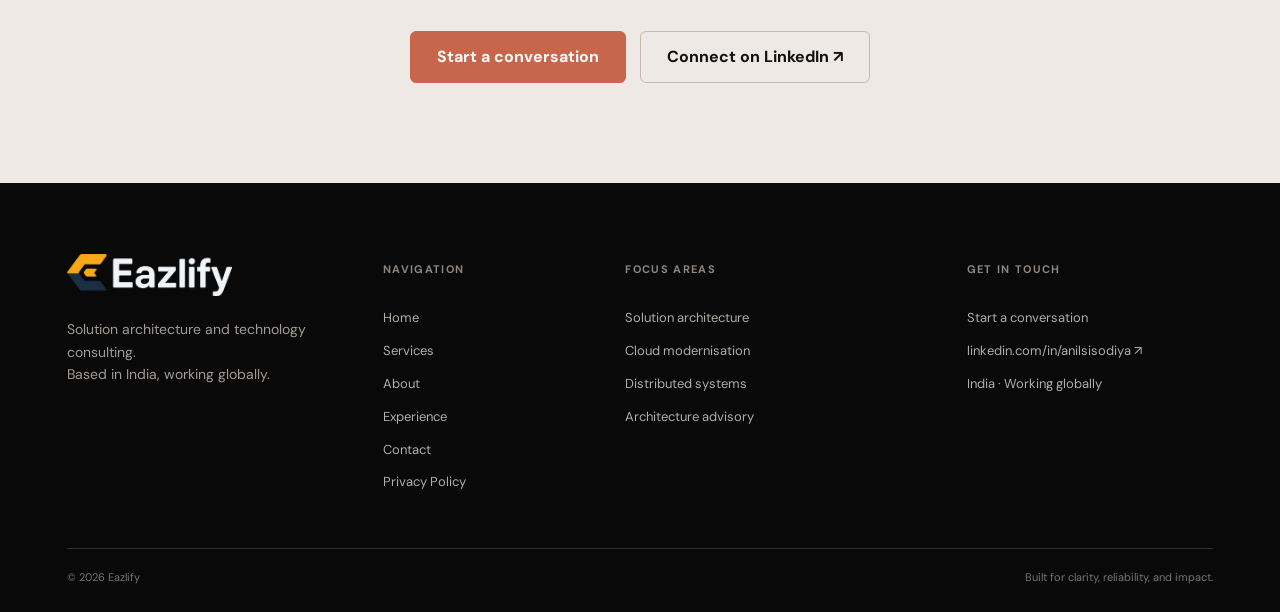
==== commit ea0aea0a: "added enquiry form" ====
--- a/index.html
+++ b/index.html
@@ -271,8 +271,7 @@
         <p class="eyebrow">Let's talk</p>
         <h2>Have a complex technology challenge?</h2>
         <p>Share the problem you are trying to solve. We can discuss the context and identify a practical next step.</p>
-        <div class="hero-actions"><a class="button"
-            href="mailto:anilsisodiya@gmail.com?subject=Solution%20Architecture%20Discussion">Start a conversation</a><a
+        <div class="hero-actions"><a class="button" href="#contact" data-open-contact>Start a conversation</a><a
             class="button button-dark-outline" href="https://www.linkedin.com/in/anilsisodiya/" target="_blank"
             rel="noopener">Connect on LinkedIn ↗</a></div>
       </div>
@@ -288,21 +287,90 @@
       </div>
       <div>
         <h4>Navigation</h4><a href="#home">Home</a><a href="#services">Services</a><a href="#about">About</a><a
-          href="#experience">Experience</a><a href="#contact">Contact</a>
+          href="#experience">Experience</a><a href="#contact">Contact</a><a href="privacy.html">Privacy Policy</a>
       </div>
       <div>
         <h4>Focus areas</h4><a href="#services">Solution architecture</a><a href="#services">Cloud modernisation</a><a
           href="#services">Distributed systems</a><a href="#services">Architecture advisory</a>
       </div>
       <div>
-        <h4>Get in touch</h4><a href="mailto:anilsisodiya@gmail.com">anilsisodiya@gmail.com</a><a
+        <h4>Get in touch</h4><a href="#contact" data-open-contact>Start a conversation</a><a
           href="https://www.linkedin.com/in/anilsisodiya/" target="_blank" rel="noopener">linkedin.com/in/anilsisodiya
           ↗</a><span>India · Working globally</span>
       </div>
+
     </div>
-    <div class="footer-bottom"><span>© <span id="year"></span> Anil Sisodia</span><span>Built for clarity, reliability,
+    <div class="footer-bottom"><span>© <span id="year"></span> Eazlify</span><span>Built for clarity, reliability,
         and impact.</span></div>
   </footer>
+
+  <!-- Eazlify Contact Modal -->
+  <div class="contact-modal" id="contactModal" aria-hidden="true">
+    <div class="contact-modal-backdrop" data-close-contact></div>
+
+    <section class="contact-modal-panel" role="dialog" aria-modal="true" aria-labelledby="contactModalTitle">
+
+      <button class="contact-modal-close" type="button" aria-label="Close contact form" data-close-contact>
+        &times;
+      </button>
+
+      <p class="section-kicker">LET'S CONNECT</p>
+      <h2 id="contactModalTitle">Let's talk.</h2>
+      <p class="contact-modal-intro">
+        Tell me about your project or challenge. I'll get back to you
+        within one business day.
+      </p>
+
+      <form id="eazlifyContactForm">
+        <input type="hidden" name="access_key" value="5b23b5ee-e65a-47df-9580-967ad5c696fe">
+
+        <input type="hidden" name="subject" value="New Eazlify Website Enquiry">
+
+        <input type="hidden" name="from_name" value="Eazlify Website">
+
+        <!-- Honeypot spam protection -->
+        <input type="checkbox" name="botcheck" class="contact-honeypot" tabindex="-1" autocomplete="off">
+
+        <div class="contact-form-grid">
+          <div class="contact-field">
+            <label for="contactName">Name <span>*</span></label>
+            <input id="contactName" name="name" type="text" placeholder="Your name" required maxlength="100"
+              autocomplete="name">
+          </div>
+
+          <div class="contact-field">
+            <label for="contactEmail">Email <span>*</span></label>
+            <input id="contactEmail" name="email" type="email" placeholder="you@example.com" required maxlength="254"
+              autocomplete="email">
+          </div>
+
+          <div class="contact-field contact-field-full">
+            <label for="contactSubject">Subject</label>
+            <input id="contactSubject" name="enquiry_subject" type="text" placeholder="What is this about?"
+              maxlength="150">
+          </div>
+
+          <div class="contact-field contact-field-full">
+            <label for="contactMessage">Message <span>*</span></label>
+            <textarea id="contactMessage" name="message" rows="5"
+              placeholder="Describe your project, challenge, or question..." required maxlength="5000"></textarea>
+          </div>
+        </div>
+
+        <p class="contact-privacy-note">
+          By submitting this form, you acknowledge that your details
+          will be used to respond to your enquiry and processed through
+          our form service.
+          Read our <a href="privacy.html" target="_blank" rel="noopener noreferrer">Privacy Policy</a>.
+        </p>
+        <button class="contact-submit-btn" type="submit" id="contactSubmitBtn">
+          Send message
+        </button>
+
+        <p id="contactFormStatus" class="contact-form-status" role="status" aria-live="polite"></p>
+      </form>
+    </section>
+  </div>
   <script src="script.js"></script>
 </body>
 
--- a/styles.css
+++ b/styles.css
@@ -1154,3 +1154,247 @@
     height: 40px;
   }
 }
+
+/* ===== Eazlify contact popup ===== */
+.contact-modal {
+  position: fixed;
+  inset: 0;
+  z-index: 9999;
+  display: flex;
+  align-items: center;
+  justify-content: center;
+  padding: 24px;
+  visibility: hidden;
+  opacity: 0;
+  pointer-events: none;
+  transition: opacity 0.2s ease, visibility 0.2s ease;
+}
+
+.contact-modal.is-open {
+  visibility: visible;
+  opacity: 1;
+  pointer-events: auto;
+}
+
+.contact-modal-backdrop {
+  position: absolute;
+  inset: 0;
+  background: rgba(15, 25, 35, 0.68);
+  backdrop-filter: blur(4px);
+}
+
+.contact-modal-panel {
+  position: relative;
+  z-index: 1;
+  width: min(100%, 680px);
+  max-height: calc(100vh - 48px);
+  overflow-y: auto;
+  padding: clamp(24px, 5vw, 44px);
+  background: #f5f0e9;
+  color: #111111;
+  border: 1px solid #dfcfc0;
+  border-radius: 18px;
+  box-shadow: 0 24px 80px rgba(0, 0, 0, 0.25);
+  transform: translateY(12px);
+  transition: transform 0.2s ease;
+}
+
+.contact-modal.is-open .contact-modal-panel {
+  transform: translateY(0);
+}
+
+.contact-modal-close {
+  position: absolute;
+  top: 14px;
+  right: 18px;
+  width: 42px;
+  height: 42px;
+  border: 0;
+  border-radius: 50%;
+  background: transparent;
+  color: #182b3b;
+  font-size: 32px;
+  line-height: 1;
+  cursor: pointer;
+}
+
+.contact-modal-close:hover {
+  background: #e9ded2;
+}
+
+.contact-modal-panel .section-kicker {
+  margin: 0 48px 10px 0;
+  color: #c96b4e;
+  font-size: 14px;
+  font-weight: 700;
+  letter-spacing: 0.08em;
+}
+
+.contact-modal-panel h2 {
+  margin: 0 40px 12px 0;
+  font-size: clamp(32px, 5vw, 46px);
+  line-height: 1.1;
+}
+
+.contact-modal-intro {
+  margin: 0 0 26px;
+  color: #8b6848;
+  font-size: 16px;
+  line-height: 1.6;
+}
+
+.contact-form-grid {
+  display: grid;
+  grid-template-columns: repeat(2, minmax(0, 1fr));
+  gap: 18px 20px;
+}
+
+.contact-field {
+  display: flex;
+  flex-direction: column;
+  gap: 8px;
+  min-width: 0;
+}
+
+.contact-field-full {
+  grid-column: 1 / -1;
+}
+
+.contact-field label {
+  color: #171717;
+  font-size: 14px;
+  font-weight: 700;
+}
+
+.contact-field label span {
+  color: #c96b4e;
+}
+
+.contact-field input,
+.contact-field textarea {
+  box-sizing: border-box;
+  width: 100%;
+  padding: 14px 16px;
+  border: 1px solid #ddcbbb;
+  border-radius: 8px;
+  background: #f7f2ec;
+  color: #171717;
+  font: inherit;
+  font-size: 15px;
+  outline: none;
+  transition: border-color 0.2s ease, box-shadow 0.2s ease;
+}
+
+.contact-field textarea {
+  min-height: 130px;
+  resize: vertical;
+}
+
+.contact-field input::placeholder,
+.contact-field textarea::placeholder {
+  color: #987754;
+  opacity: 1;
+}
+
+.contact-field input:focus,
+.contact-field textarea:focus {
+  border-color: #c96b4e;
+  box-shadow: 0 0 0 3px rgba(201, 107, 78, 0.14);
+}
+
+.contact-submit-btn {
+  margin-top: 22px;
+  padding: 15px 28px;
+  border: 0;
+  border-radius: 8px;
+  background: #c96b4e;
+  color: #ffffff;
+  font: inherit;
+  font-weight: 700;
+  cursor: pointer;
+  transition: background 0.2s ease, transform 0.2s ease;
+}
+
+.contact-submit-btn:hover {
+  background: #b95b40;
+  transform: translateY(-1px);
+}
+
+.contact-submit-btn:disabled {
+  opacity: 0.65;
+  cursor: wait;
+  transform: none;
+}
+
+.contact-form-status {
+  margin: 14px 0 0;
+  font-size: 14px;
+  line-height: 1.5;
+}
+
+.contact-form-status.is-success {
+  color: #237345;
+}
+
+.contact-form-status.is-error {
+  color: #b42318;
+}
+
+.contact-honeypot {
+  position: absolute !important;
+  left: -10000px !important;
+  width: 1px !important;
+  height: 1px !important;
+  overflow: hidden !important;
+}
+
+body.contact-modal-open {
+  overflow: hidden;
+}
+
+@media (max-width: 560px) {
+  .contact-modal {
+    padding: 12px;
+  }
+
+  .contact-modal-panel {
+    max-height: calc(100vh - 24px);
+    padding: 26px 20px;
+    border-radius: 14px;
+  }
+
+  .contact-form-grid {
+    grid-template-columns: 1fr;
+    gap: 16px;
+  }
+
+  .contact-field-full {
+    grid-column: auto;
+  }
+
+  .contact-submit-btn {
+    width: 100%;
+  }
+}
+
+@media (prefers-reduced-motion: reduce) {
+  .contact-modal,
+  .contact-modal-panel,
+  .contact-field input,
+  .contact-field textarea,
+  .contact-submit-btn {
+    transition: none;
+  }
+}
+.contact-privacy-note {
+  margin: 14px 0 0;
+  color: #806b58;
+  font-size: 12px;
+  line-height: 1.6;
+}
+
+.contact-privacy-note a {
+  color: #b95b40;
+  text-decoration: underline;
+  text-underline-offset: 3px;
+}
